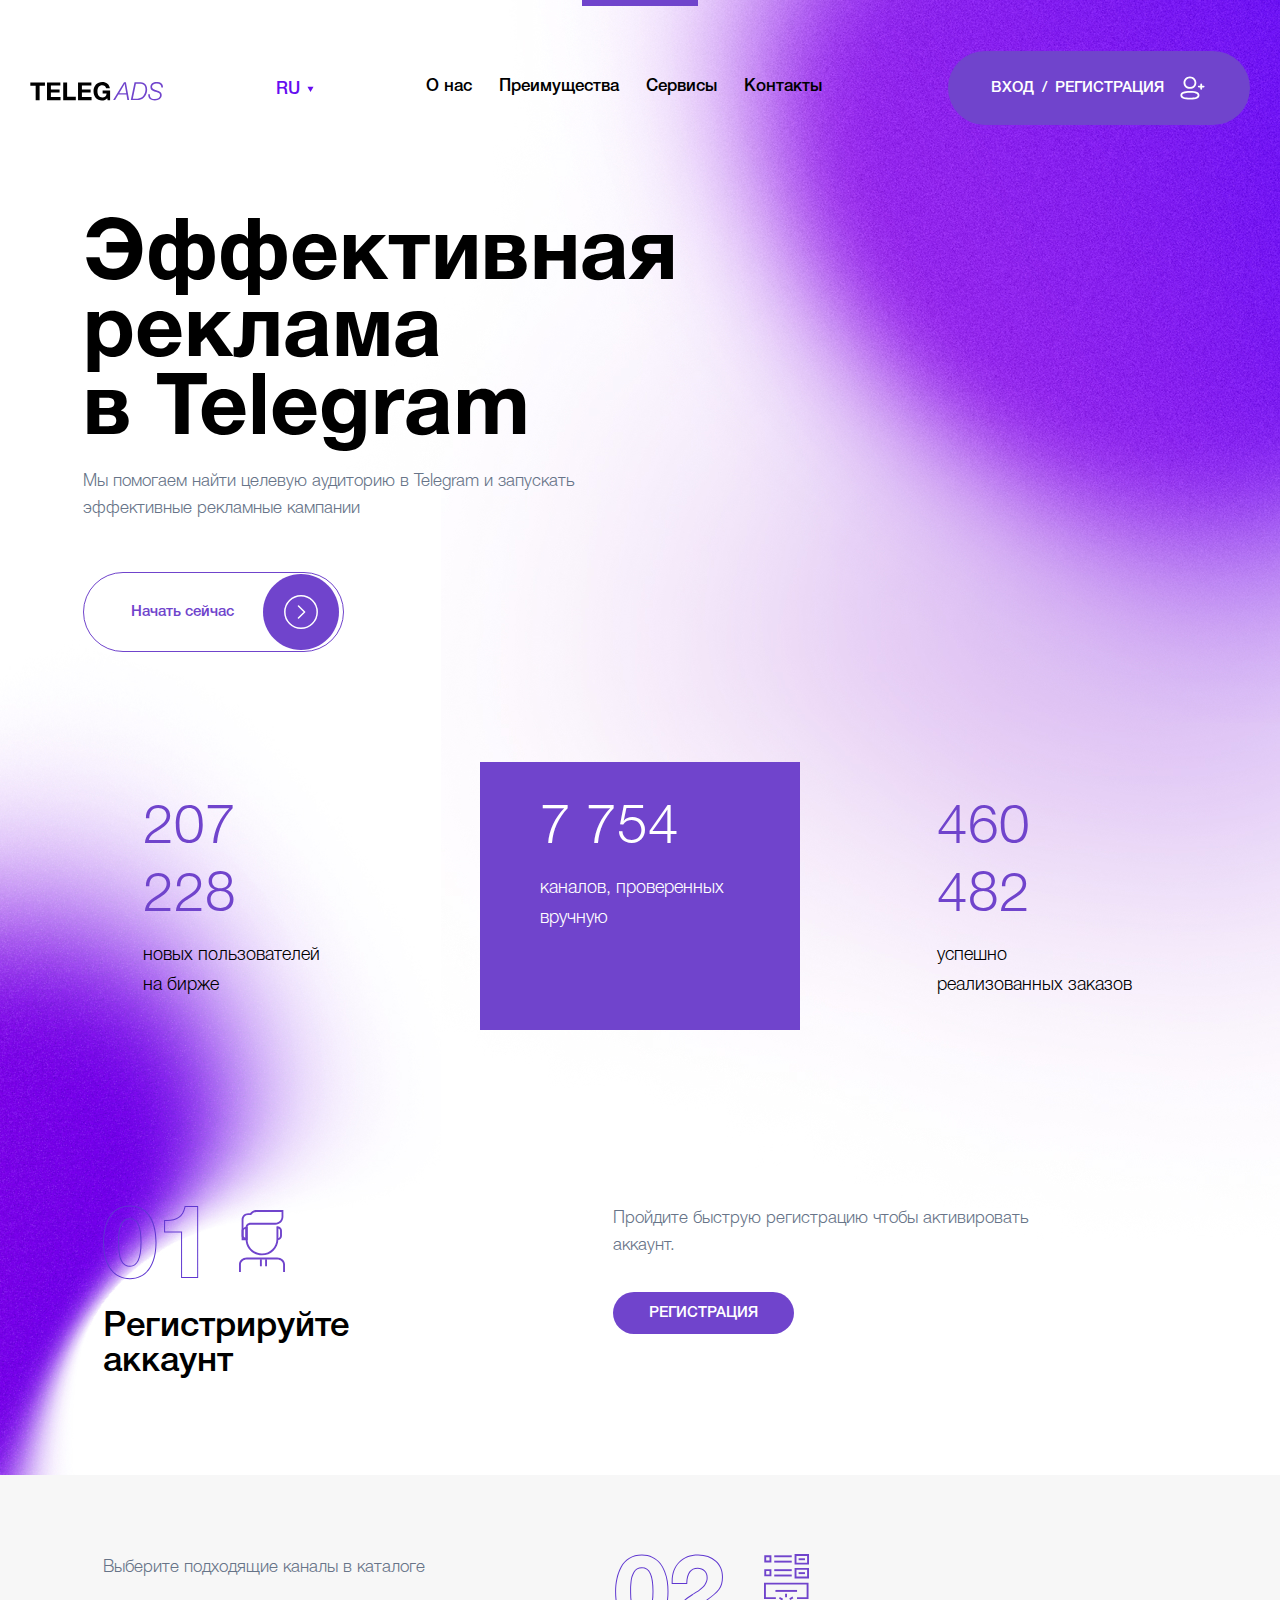
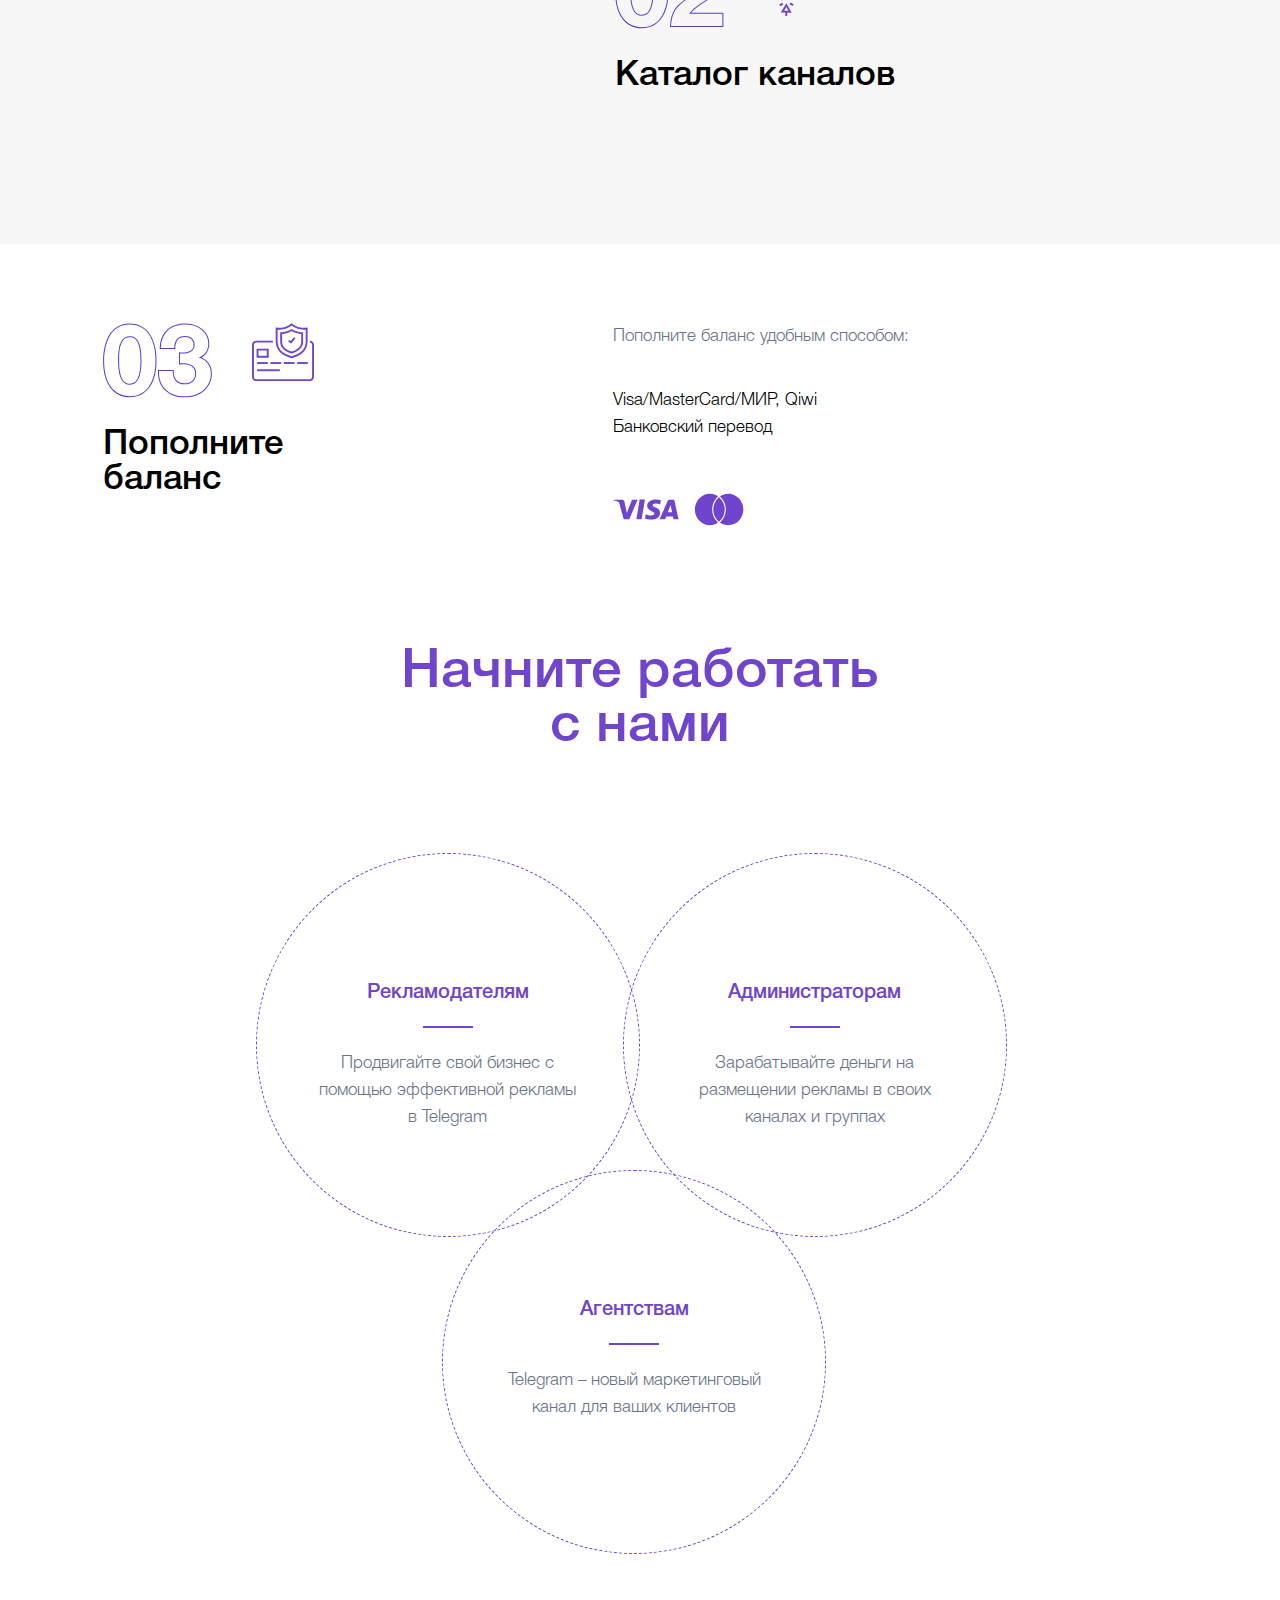
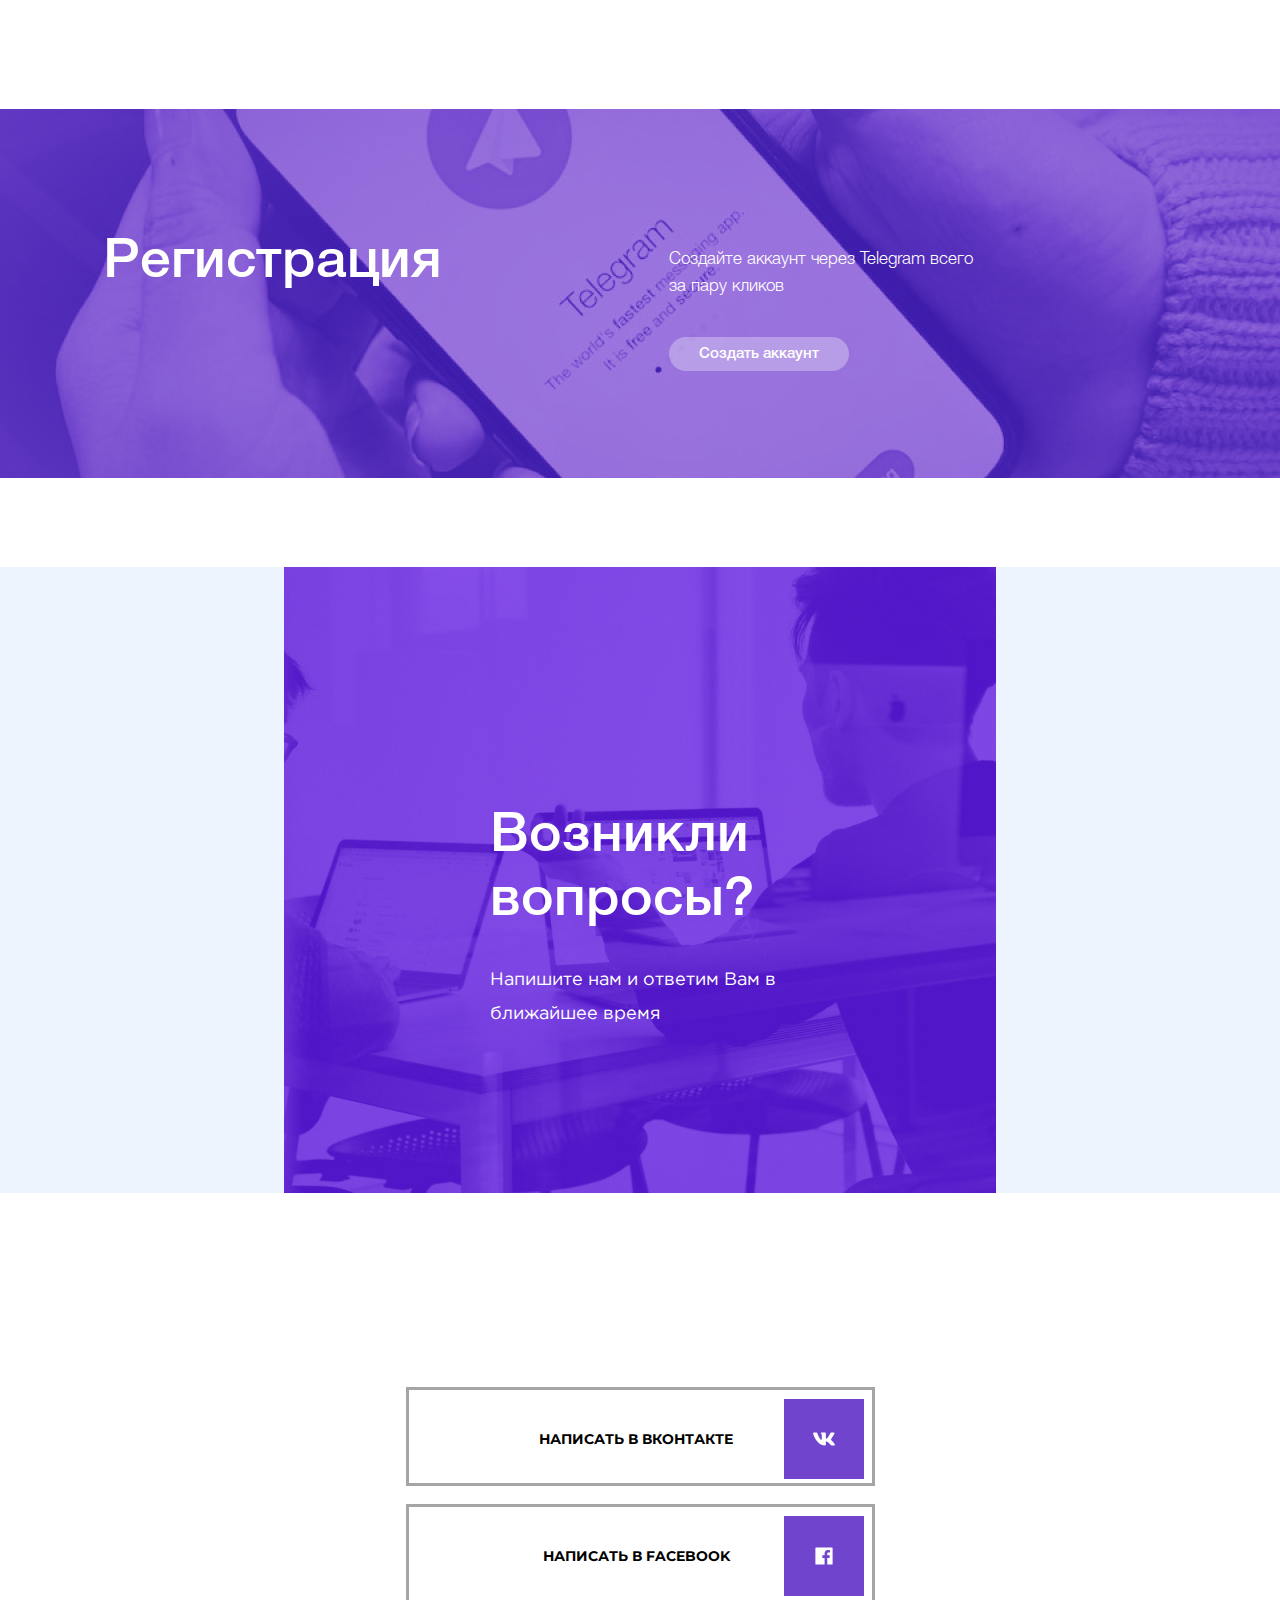
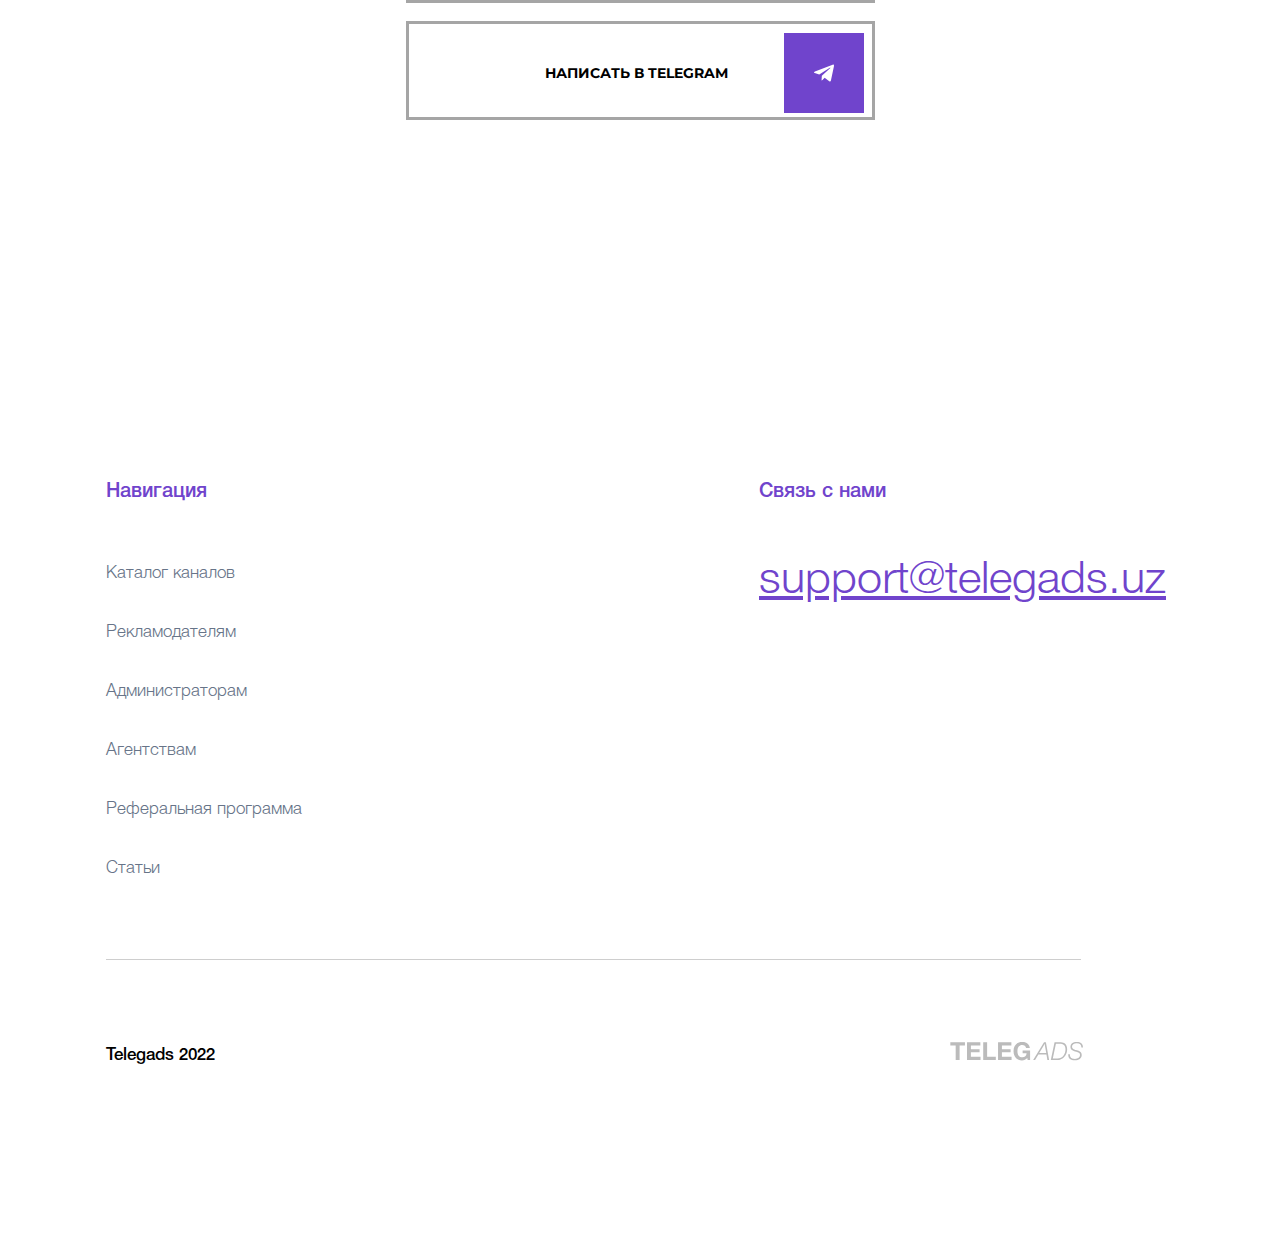
==== index.html @ c4b73cc4 "main html" ====
<!DOCTYPE html>
<html lang="en">
<head>
    <meta charset="UTF-8">
    <meta http-equiv="X-UA-Compatible" content="IE=edge">
    <meta name="viewport" content="width=device-width, initial-scale=1.0">
    <title>TelegADS</title>
    <link rel="stylesheet" href="css/style.css">
    <link href="https://fonts.googleapis.com/css?family=Montserrat:700" rel="stylesheet" />
</head>
<body>
    <div class="wrapper">
        <header class="header">
            <div class="header__img_line"></div>
            <div class="header__container">
                <div class="header__logo"> 
                    <a href="https://docs.google.com/forms/d/1aV4RXuysmTOLIc-9rDN75zIrc94mkw4jV5br6HY-pxM/edit"><img src="img/logo.svg" alt="">
                    </a>
                </div>
                <div class="header__language">
                    <div class="header__language_active header__language_none">RU</div>
                    <div class="header__language_btn">
                        <a href="https://docs.google.com/forms/d/1aV4RXuysmTOLIc-9rDN75zIrc94mkw4jV5br6HY-pxM/edit">UZ</a>
                        <a href="https://docs.google.com/forms/d/1aV4RXuysmTOLIc-9rDN75zIrc94mkw4jV5br6HY-pxM/edit">EN</a>
                    </div>
                </div>
                <div class="header__menu">
                    <ul>
                        <li><a href="https://docs.google.com/forms/d/1aV4RXuysmTOLIc-9rDN75zIrc94mkw4jV5br6HY-pxM/edit">О нас</a></li>
                        <li><a href="https://docs.google.com/forms/d/1aV4RXuysmTOLIc-9rDN75zIrc94mkw4jV5br6HY-pxM/edit">Преимущества</a></li>
                        <li><a href="https://docs.google.com/forms/d/1aV4RXuysmTOLIc-9rDN75zIrc94mkw4jV5br6HY-pxM/edit">Сервисы</a></li>
                        <li><a href="https://docs.google.com/forms/d/1aV4RXuysmTOLIc-9rDN75zIrc94mkw4jV5br6HY-pxM/edit">Контакты</a></li>
                    </ul>
                </div>
                <div class="header__btn_reg header__btn_none">
                    <a href="https://docs.google.com/forms/d/1aV4RXuysmTOLIc-9rDN75zIrc94mkw4jV5br6HY-pxM/edit">Вход</a>
                    <p>/</p>
                    <a href="https://docs.google.com/forms/d/1aV4RXuysmTOLIc-9rDN75zIrc94mkw4jV5br6HY-pxM/edit">Регистрация</a>
                    <img src="img/icons/Add User.svg" alt="">
                </div>
                <div class="header__burger">
                    <div class="burder__wrapper">
                        <div class="burger__header">
                            <div class="burder__logo">
                                <a href="https://docs.google.com/forms/d/1aV4RXuysmTOLIc-9rDN75zIrc94mkw4jV5br6HY-pxM/edit"><img src="img/logo.svg" alt=""></a>
                            </div>
                            <div class="burger__cross">
                                <a href="#"><img src="img/cross.svg" alt=""></a>
                            </div>
                        </div>
                        <div class="burger__menu">
                            <ul>
                                <li>
                                    <a href="https://docs.google.com/forms/d/1aV4RXuysmTOLIc-9rDN75zIrc94mkw4jV5br6HY-pxM/edit">О нас</a>
                                </li>
                                <li>
                                    <a href="https://docs.google.com/forms/d/1aV4RXuysmTOLIc-9rDN75zIrc94mkw4jV5br6HY-pxM/edit">Преимущества</a>
                                </li>
                                <li>
                                    <a href="https://docs.google.com/forms/d/1aV4RXuysmTOLIc-9rDN75zIrc94mkw4jV5br6HY-pxM/edit">Сервисы</a>
                                </li>
                                <li>
                                    <a href="https://docs.google.com/forms/d/1aV4RXuysmTOLIc-9rDN75zIrc94mkw4jV5br6HY-pxM/edit">Контакты</a>
                                </li>
                            </ul>
                        </div>
                        <div class="burger__language header__language">
                            <div class="burger__language_active header__language_active">RU</div>
                            <div class="burger__language_btn header__language_btn">
                                <a href="https://docs.google.com/forms/d/1aV4RXuysmTOLIc-9rDN75zIrc94mkw4jV5br6HY-pxM/edit">RU</a>
                                <a href="https://docs.google.com/forms/d/1aV4RXuysmTOLIc-9rDN75zIrc94mkw4jV5br6HY-pxM/edit">EN</a>
                            </div>
                        </div>
                        <div class="burger__bnt header__btn_reg">
                            <a href="https://docs.google.com/forms/d/1aV4RXuysmTOLIc-9rDN75zIrc94mkw4jV5br6HY-pxM/edit">Вход</a>
                            <p>/</p>
                            <a href="https://docs.google.com/forms/d/1aV4RXuysmTOLIc-9rDN75zIrc94mkw4jV5br6HY-pxM/edit">Регистрация</a>
                            <img src="img/icons/Add User.svg" alt="">
                        </div>
                    </div>
                </div>
                <div class="header__wrapper_burger">
                    <div class="header__burger_btn">
                        <span></span>
                        <span></span>
                        <span></span>
                    </div>
                </div>
            </div>
        </header>
        <section class="advertising">
            <div class="container">
                <div class="advertising__title">
                    <h1>Эффективная реклама <br> в Telegram</h1>
                    <p class="text">Мы помогаем найти целевую аудиторию в Telegram и запускать эффективные рекламные кампании</p>
                    <a href="https://docs.google.com/forms/d/1aV4RXuysmTOLIc-9rDN75zIrc94mkw4jV5br6HY-pxM/edit" class="advertising__btn">Начать сейчас</a>
                </div>
                <div class="advantage">
                    <div class="advantage__user advantage__item">
                        <p class="advantage__namber">207 228</p>
                        <p class="advantage__text">новых пользователей на бирже</p>
                    </div>
                    <div class="advantage__channel advantage__item">
                        <p class="advantage__namber">7 754</p>
                        <p class="advantage__text">каналов, проверенных вручную</p>
                    </div>
                    <div class="advantage__orders advantage__item">
                        <p class="advantage__namber">460 482</p>
                        <p class="advantage__text">успешно реализованных заказов</p>
                    </div>
                </div>
            </div>
        </section>
        <!--
        <section class="partners">
            <div class="container">
                <div class="partners__title">
                    <h2>Нам доверяют</h2>
                </div>
                <div class="partners__items">
                    <div class="partners__google">
                        <img src="img/partners/google.svg" alt="">
                    </div>
                    <div class="partners__yandex">
                        <img src="img/partners/yandex.svg" alt="">
                    </div>
                    <div class="partners__visa">
                        <img src="img/partners/visa.svg" alt="">
                    </div>
                    <div class="partners__master">
                        <img src="img/partners/master.svg" alt="">
                    </div>
                </div>
            </div>
        -->
        </section>
        <section class="how_it_works">
            <div class="container">
                <div class="how_it_works__registration how_it_works__items">
                    <div class="registration__title">
                        <div class="registration__icon">
                            <img class="icon__number" src="img/how_it_works/01.svg" alt="">
                            <img src="img/how_it_works/reg.svg" alt="">
                        </div>
                        <div class="registration__subtitle">
                            <h3>Регистрируйте аккаунт</h3>
                        </div>
                    </div>
                    <div class="registration__text">
                        <p class="text">Пройдите быструю регистрацию чтобы активировать аккаунт.</p>
                        <a href="https://docs.google.com/forms/d/1aV4RXuysmTOLIc-9rDN75zIrc94mkw4jV5br6HY-pxM/edit">регистрация</a>
                    </div>
                </div>
            </div>
            <div class="how_it_works__wrapper">
                <div class="container">
                    <div class="how_it_works__catalog how_it_works__items">
                        <div class="catalog__text">
                            <p class="text">Выберите подходящие каналы в каталоге</p>
                        </div>
                        <div class="catalog__title">
                            <div class="catalog__icon">
                                <img class="icon__number" src="img/how_it_works/02.svg" alt="">
                                <img src="img/how_it_works/catalog.svg" alt="">
                            </div>
                            <div class="catalog__subtitle">
                                <h3>Каталог каналов</h3>
                            </div>
                        </div>
                    </div>
                </div>
            </div>
            <div class="container">
                <div class="how_it_works__balance how_it_works__items">
                    <div class="balance__title">
                        <div class="balance__icon">
                            <img class="icon__number" src="img/how_it_works/03.svg" alt="">
                            <img src="img/how_it_works/balance.svg" alt="">
                        </div>
                        <div class="balance__subtitle">
                            <h3>Пополните баланс</h3>
                        </div>
                    </div>
                    <div class="balance__text">
                        <p class="text">Пополните баланс удобным способом:</p>
                        <p>Visa/MasterCard/МИР, Qiwi Банковский перевод</p>
                        <div class="balance__img">
                            <img src="img/how_it_works/visa.svg" alt="">
                            <img src="img/how_it_works/master.svg" alt="">
                        </div>
                    </div>
                </div>
            </div>
        </section>
        <section class="start_working">
            <div class="container">
                <div class="start_working__wrapper">
                    <div class="start_working__title">
                        <h2>Начните работать с нами</h2>
                    </div>
                    <div class="start_working__advantage">
                        <div class="start_working__advertising">
                            <div class="start_working__subtitle_advertising start_working__subtitle">
                                <p>Рекламодателям</p>
                            </div>
                            <div class="line"></div>
                            <div class="start_working__text_advertising">
                                <p class="text">Продвигайте свой бизнес с помощью эффективной рекламы в Telegram</p>
                            </div>
                        </div>
                        <div class="start_working__admin">
                            <div class="start_working__subtitle_admin start_working__subtitle">
                                <p>Администраторам</p>
                            </div>
                            <div class="line"></div>
                            <div class="start_working__text_admin">
                                <p class="text">Зарабатывайте деньги на размещении рекламы в своих каналах и группах</p>
                            </div>
                        </div>
                        <div class="start_working__agency">
                            <div class="start_working__subtitle_agency start_working__subtitle">
                                <p>Агентствам</p>
                            </div>
                            <div class="line"></div>
                            <div class="start_working__text_agency">
                                <p class="text">Telegram – новый маркетинговый канал для ваших клиентов</p>
                            </div>
                        </div>
                    </div>
                </div>
            </div>
        </section>
        <section class="registration">
            <div class="container">
                <div class="registration__wrapper">
                    <div class="registation__title">
                        <h4>Регистрация</h4>
                    </div>
                    <div class="registation__subtitle">
                        <p>Создайте аккаунт через Telegram всего за пару кликов</p>
                        <a href="https://docs.google.com/forms/d/1aV4RXuysmTOLIc-9rDN75zIrc94mkw4jV5br6HY-pxM/edit">Создать аккаунт</a>
                    </div>
                </div>
            </div>
        </section>
        <section class="questions">
            <div class="questions__wrapper">
                <div class="questions__title">
                    <h4>Возникли вопросы?</h4>
                    <a>Напишите нам и ответим Вам в ближайшее время</a>
                </div>
                <div class="questions__social_media">
                    <div class="questions__vk questions__item">
                        <a href="https://docs.google.com/forms/d/1aV4RXuysmTOLIc-9rDN75zIrc94mkw4jV5br6HY-pxM/edit">Написать в Вконтакте</a>
                    </div>
                    <div class="questions__facebook questions__item">
                        <a href="https://docs.google.com/forms/d/1aV4RXuysmTOLIc-9rDN75zIrc94mkw4jV5br6HY-pxM/edit">Написать в Facebook</a>
                    </div>
                    <div class="questions__telegram questions__item">
                        <a href="https://docs.google.com/forms/d/1aV4RXuysmTOLIc-9rDN75zIrc94mkw4jV5br6HY-pxM/edit">Написать в Telegram</a>
                    </div>
                </div>
            </div>
        </section>
        <footer class="footer">
            <div class="container">
                <div class="footer__wrapper">
                    <div class="footer__navigation">
                        <p class="footer__subtitle">Навигация</p>
                        <ul>
                            <li><a href="https://docs.google.com/forms/d/1aV4RXuysmTOLIc-9rDN75zIrc94mkw4jV5br6HY-pxM/edit">Каталог каналов</a></li>
                            <li><a href="https://docs.google.com/forms/d/1aV4RXuysmTOLIc-9rDN75zIrc94mkw4jV5br6HY-pxM/edit">Рекламодателям</a></li>
                            <li><a href="https://docs.google.com/forms/d/1aV4RXuysmTOLIc-9rDN75zIrc94mkw4jV5br6HY-pxM/edit">Администраторам</a></li>
                            <li><a href="https://docs.google.com/forms/d/1aV4RXuysmTOLIc-9rDN75zIrc94mkw4jV5br6HY-pxM/edit">Агентствам</a></li>
                            <li><a href="https://docs.google.com/forms/d/1aV4RXuysmTOLIc-9rDN75zIrc94mkw4jV5br6HY-pxM/edit">Реферальная программа</a></li>
                            <li><a href="https://docs.google.com/forms/d/1aV4RXuysmTOLIc-9rDN75zIrc94mkw4jV5br6HY-pxM/edit">Статьи</a></li>
                        </ul>
                    </div>
                    <div class="footer__contacts">
                        <p class="footer__subtitle">Связь с нами</p>
                        <a href="mailto:support@telegads.uz">support@telegads.uz</a>
                    </div>
                </div>
                <div class="footer__line"></div>
                <div class="footer__copyright">
                    <p class="footer__copy">Telegads 2022</p>
                    <a href="https://docs.google.com/forms/d/1aV4RXuysmTOLIc-9rDN75zIrc94mkw4jV5br6HY-pxM/edit"><img src="img/footer/logo.svg" alt=""></a>
                </div>
            </div>
        </footer>
    </div>
    <script src="js/script.js"></script>
</body>
</html>
---- css/style.css ----
@charset "UTF-8";
/*Обнуление*/
* {
  padding: 0;
  margin: 0;
  border: 0;
}

*, *:before, *:after {
  box-sizing: border-box;
}

:focus, :active {
  outline: none;
}

a:focus, a:active {
  outline: none;
}

nav, footer, header, aside {
  display: block;
}

html, body {
  height: 100%;
  width: 100%;
  font-size: 100%;
  line-height: 1;
  font-size: 14px;
  -ms-text-size-adjust: 100%;
  -moz-text-size-adjust: 100%;
  -webkit-text-size-adjust: 100%;
}

input, button, textarea {
  font-family: inherit;
}

input::-ms-clear {
  display: none;
}

button {
  cursor: pointer;
}

button::-moz-focus-inner {
  padding: 0;
  border: 0;
}

a, a:visited {
  text-decoration: none;
}

a:hover {
  text-decoration: none;
}

ul li {
  list-style: none;
}

img {
  vertical-align: top;
}

h1, h2, h3, h4, h5, h6 {
  font-size: inherit;
  font-weight: inherit;
}

/*--------------------*/
@font-face {
  font-family: "Gotham Pro";
  src: url("../fonts/gothampro.eot");
  src: local("☺"), url("../fonts/gothampro.woff") format("woff"), url("../fonts/gothampro.ttf") format("truetype"), url("../fonts/gothampro.svg") format("svg");
  font-weight: normal;
  font-style: normal;
}
@font-face {
  font-family: "Gotham Pro";
  src: url("../fonts/gothampro_bold.eot");
  src: local("☺"), url("../fonts/gothampro_bold.woff") format("woff"), url("../fonts/gothampro_bold.ttf") format("truetype"), url("../fonts/gothampro_bold.svg") format("svg");
  font-weight: 700;
  font-style: normal;
}
@font-face {
  font-family: "Gotham Pro";
  src: url("../fonts/gothampro_medium.eot");
  src: local("☺"), url("../fonts/gothampro_medium.woff") format("woff"), url("../fonts/gothampro_medium.ttf") format("truetype"), url("../fonts/gothampro_medium.svg") format("svg");
  font-weight: 500;
  font-style: normal;
}
@font-face {
  font-family: "HelvetivaNeueCyr";
  src: url("../fonts/HelveticaNeueCyr-Bold.eot");
  src: local("☺"), url("../fonts/HelveticaNeueCyr-Bold.woff") format("woff"), url("../fonts/HelveticaNeueCyr-Bold.ttf") format("truetype"), url("../fonts/HelveticaNeueCyr-Bold.svg") format("svg");
  font-weight: 700;
  font-style: normal;
}
@font-face {
  font-family: "HelvetivaNeueCyr";
  src: url("../fonts/HelveticaNeueCyr-Light.eot");
  src: local("☺"), url("../fonts/HelveticaNeueCyr-Light.woff") format("woff"), url("../fonts/HelveticaNeueCyr-Light.ttf") format("truetype"), url("../fonts/HelveticaNeueCyr-Light.svg") format("svg");
  font-weight: normal;
  font-style: normal;
}
@font-face {
  font-family: "HelvetivaNeueCyr";
  src: url("../fonts/HelveticaNeueCyr-Light.eot");
  src: local("☺"), url("../fonts/HelveticaNeueCyr-Light.woff") format("woff"), url("../fonts/HelveticaNeueCyr-Light.ttf") format("truetype"), url("../fonts/HelveticaNeueCyr-Light.svg") format("svg");
  font-weight: 300;
  font-style: normal;
}
@font-face {
  font-family: "HelvetivaNeueCyr";
  src: url("../fonts/HelveticaNeueCyr-LightItalic.eot");
  src: local("☺"), url("../fonts/HelveticaNeueCyr-LightItalic.woff") format("woff"), url("../fonts/HelveticaNeueCyr-LightItalic.ttf") format("truetype"), url("../fonts/HelveticaNeueCyr-LightItalic.svg") format("svg");
  font-weight: 300;
  font-style: italic;
}
@font-face {
  font-family: "HelvetivaNeueCyr";
  src: url("../fonts/HelveticaNeueCyr-Medium.eot");
  src: local("☺"), url("../fonts/HelveticaNeueCyr-Medium.woff") format("woff"), url("../fonts/HelveticaNeueCyr-Medium.ttf") format("truetype"), url("../fonts/HelveticaNeueCyr-Medium.svg") format("svg");
  font-weight: 500;
  font-style: normal;
}
body {
  font-family: "HelvetivaNeueCyr";
  font-size: 17px;
  background: url(../img/bg_right.jpg) top right no-repeat;
}

@media (max-width: 1200px) {
  body {
    background: url(../img/bg_right768.jpg) top right no-repeat;
  }
}
@media (max-width: 767px) {
  body {
    background: url(../img/mobile/bg_right380.jpg) top right no-repeat;
  }
}
.wrapper {
  background: url(../img/bg_left.jpg) left top no-repeat;
}

@media (max-width: 1500px) {
  .wrapper {
    background-position: left 480px;
  }
}
@media (max-width: 1200px) {
  .wrapper {
    background: url(../img/bg_left768.jpg) left top no-repeat;
    background-position: left 758px;
  }
}
@media (max-width: 767px) {
  .wrapper {
    background: url(../img/mobile/bg_left380.jpg) left top no-repeat;
    background-position: left 1300px;
  }
}
.header {
  max-width: 1435px;
  margin: 0 auto;
  position: relative;
}

.header__img_line {
  position: absolute;
  left: 50%;
  margin-left: -58px;
  width: 116px;
  height: 6px;
  background: #7044CC;
}

.header__container {
  margin: 0 30px;
  display: flex;
  flex-wrap: wrap;
  justify-content: space-between;
  padding-top: 73px;
}

.header__logo {
  margin-top: 8px;
}

.header__language {
  position: relative;
  display: inline-block;
  cursor: pointer;
  font-weight: 500;
  margin-top: 8px;
}

.header__language_active {
  color: #650DF0;
  padding-bottom: 2px;
}

.header__language_active::after {
  background: url(../img/icons/lang_icon.svg) no-repeat scroll center center;
  content: "";
  height: 7px;
  position: absolute;
  left: 25px;
  top: 4px;
  width: 7px;
  padding: 3px 3px 3px 16px;
}

.header__language_btn {
  position: absolute;
  display: none;
}
.header__language_btn a {
  color: black;
  padding: 2px 0;
  text-decoration: none;
  display: block;
}

.header__language_btn a:hover {
  color: #650DF0;
}

.header__language:hover .header__language_btn {
  display: block;
}

.header__menu ul {
  display: flex;
  justify-content: space-between;
  position: relative;
}
.header__menu li {
  margin: 0 13.5px 0 13.5px;
}
.header__menu a {
  font-weight: 500;
  line-height: 160%;
  color: #000;
  transition: all 0.3s ease-in 0s;
}

@media (max-width: 1100px) {
  .header__language_none {
    display: none;
  }
  .header__menu {
    display: none;
  }
}
.header__wrapper_burger {
  display: flex;
  justify-content: flex-end;
}

.header__burger_btn {
  width: 58px;
  height: 40px;
  position: relative;
}
.header__burger_btn span {
  width: 39px;
  height: 4px;
  background-color: #fff;
  position: absolute;
  border-radius: 4px;
  top: 50%;
  left: 50%;
  transform: translate(-50%, -50%);
}

.header__burger_btn span:first-child {
  top: calc(50% - 10px);
}

.header__burger_btn span:nth-child(2) {
  width: 58px;
  height: 4px;
  left: calc(50% + 9.4px);
  border-radius: 4px;
}

.header__burger_btn span:nth-child(3) {
  top: calc(50% + 10px);
}

.header__burger {
  position: fixed;
  left: 0;
  top: 0;
  width: 100%;
  height: 100%;
  background: #fff;
  padding: 54px 30px;
  z-index: 1;
  transform: translateX(-100%);
}

.header__burger.active {
  transform: translateX(0);
}

.burger__header {
  display: flex;
  justify-content: space-between;
}

.burger__menu ul > li:nth-child(2) {
  border-top: 1px solid #E6E6E6;
  border-bottom: 1px solid #E6E6E6;
}

.burger__menu ul > li:nth-child(3) {
  border-bottom: 1px solid #E6E6E6;
}

.burger__menu {
  width: 247px;
  margin-top: 177px;
  margin-left: 20px;
}
.burger__menu ul > li {
  padding: 17px 0;
}
.burger__menu a {
  color: #000;
  font-size: 25px;
  font-weight: 500;
  transition: all 0.3s;
}

.burger__menu a:hover {
  color: #7044CC;
}

.burger__language {
  margin: 58px 0 74px 20px;
}

.header__wrapper_burger {
  display: none;
}

@media (max-width: 1100px) {
  .header__wrapper_burger {
    display: block;
  }
}
.burger__bnt {
  margin: 0 0 0 20px;
}

.header__menu a:hover {
  color: #7044CC;
}

.header__btn_reg {
  background-color: #7044CC;
  width: 302px;
  height: 74px;
  border-radius: 100px;
  display: flex;
  align-items: center;
  justify-content: center;
  margin-top: -22px;
  position: relative;
}
.header__btn_reg a, .header__btn_reg p {
  color: #fff;
  font-weight: 500;
  font-size: 15px;
  text-transform: uppercase;
  transition: all 0.3s ease-in 0s;
}
.header__btn_reg p {
  margin: 0 8px;
}
.header__btn_reg img {
  margin-left: 14px;
}

@media (max-width: 767px) {
  .header__btn_none {
    display: none;
  }
}
.header__btn_reg a:hover {
  color: #000;
}

.advertising {
  margin-top: 94px;
}

.container {
  max-width: 1114px;
  margin: 0 auto;
}

.advertising__title h1 {
  font-size: 85px;
  font-weight: 700;
  line-height: 91.5%;
  color: #000;
  width: 723px;
}
.advertising__title p {
  margin-top: 17px;
  width: 565px;
  margin-bottom: 73px;
}
.advertising__title a {
  font-weight: 500;
  font-size: 15px;
  line-height: 231.5%;
  color: #7044CC;
  padding: 32px 109px 32px 47px;
  border: 1px solid #7044CC;
  border-radius: 125px;
  background: #650DF0;
  background: url(../img/icons/title_btn.svg) center right 4px no-repeat;
}

@media (max-width: 1200px) {
  .advertising__title {
    margin-left: 30px;
  }
  .advertising__title h1 {
    font-size: 55px;
    line-height: 91.5%;
    max-width: 500px;
  }
  .header__img_line {
    display: none;
  }
}
@media (max-width: 1100px) {
  .header__btn_none {
    margin-left: 20%;
  }
}
@media (max-width: 767px) {
  .advertising__title h1 {
    font-size: 35px;
    max-width: 300px;
  }
  .advertising__title p {
    max-width: 340px;
    font-size: 15px;
  }
}
.text {
  font-size: 17px;
  font-weight: 400;
  line-height: 160%;
  color: #677488;
}

.advantage {
  margin-top: 132px;
  display: flex;
  flex-wrap: wrap;
  justify-content: space-between;
}

@media (max-width: 767px) {
  .advantage {
    flex-direction: column;
  }
}
.advantage__item {
  width: 320px;
  min-height: 268px;
}

.advantage__namber {
  font-size: 55px;
  line-height: 123.84%;
  color: #7044CC;
  margin: 34px 60px 10px 60px;
}

.advantage__text {
  font-weight: 400;
  font-size: 18px;
  line-height: 166.9%;
  max-width: 200px;
  margin: 0 60px;
}

@media (max-width: 1000px) {
  .advantage div {
    width: 250px;
    min-height: 249px;
  }
  .advantage__text {
    margin-left: 60px;
    margin-right: 14px;
  }
  .advantage__namber {
    font-size: 35px;
  }
}
.advantage__channel {
  background: #7044CC;
}
.advantage__channel p {
  color: #fff;
}

@media (max-width: 767px) {
  .advantage__channel {
    background: none;
  }
  .advantage__channel p {
    color: #000;
  }
  .advantage__channel p:first-child {
    color: #7044CC;
  }
  .advantage__text {
    font-size: 15px;
  }
}
.partners {
  margin-top: 100px;
}

@media (max-width: 767px) {
  .partners {
    margin-top: 228px;
  }
}
h2 {
  font-weight: 500;
  font-size: 55px;
  line-height: 99%;
  color: #7044CC;
  text-align: center;
}

@media (max-width: 767px) {
  h2 {
    font-size: 35px;
  }
}
.partners__title {
  max-width: 288px;
  max-height: 100%;
  margin: 0 auto;
}

.partners__items {
  margin-top: 74px;
  display: flex;
  justify-content: space-between;
  flex-wrap: wrap;
}
.partners__items div {
  width: 245px;
  height: 143px;
  border: 1px solid #E1E1E1;
  display: flex;
  justify-content: center;
  align-items: center;
}

@media (max-width: 1000px) {
  .partners__items {
    display: flex;
    justify-content: center;
  }
  .partners__items div {
    width: 231px;
    height: 135px;
  }
  .partners__yandex {
    margin: 0 12px 12px 12px;
  }
}
@media (max-width: 767px) {
  .partners__items {
    flex-direction: column;
    align-items: center;
  }
  .partners__yandex {
    margin: 23px 0;
  }
  .partners__master {
    margin: 25px 0 0 0;
  }
}
.how_it_works {
  margin-top: 175px;
}

@media (max-width: 767px) {
  .how_it_works {
    margin-top: 160px;
  }
}
h3 {
  font-weight: 500;
  font-size: 35px;
  line-height: 99%;
}

.how_it_works__items {
  display: flex;
  justify-content: space-between;
  margin: 0 20px 0 20px;
}

.icon__number {
  margin-right: 35px;
}

@media (max-width: 767px) {
  .icon__number {
    margin-right: 20px;
  }
}
.registration__icon img:last-child {
  padding-top: 5px;
}

.registration__subtitle, .catalog__subtitle, .balance__subtitle {
  max-width: 300px;
  margin-top: 30px;
}

.registration__text {
  max-width: 450px;
  margin-right: 114px;
}
.registration__text a {
  font-weight: 500;
  font-size: 15px;
  line-height: 231.5%;
  text-transform: uppercase;
  color: #fff;
  padding: 14px 36px;
  background-color: #7044CC;
  border-radius: 100px;
}
.registration__text p {
  margin-bottom: 36px;
}

.how_it_works__wrapper {
  margin-top: 96px;
  height: 369px;
  width: 100%;
  background: #F7F7F7;
}

.catalog__text {
  margin-top: 79px;
}

.catalog__title {
  margin-top: 79px;
  margin-right: 282px;
}

.how_it_works__balance {
  margin-top: 79px;
}

.balance__text {
  margin-right: 244px;
}

.balance__text p:first-child {
  width: 320px;
  margin-bottom: 36px;
}

.balance__text p:nth-child(2) {
  width: 256px;
  margin-bottom: 52px;
  line-height: 160%;
}

.balance__img {
  display: flex;
  align-items: center;
}
.balance__img img {
  margin-right: 15px;
}

@media (max-width: 1000px) {
  .how_it_works__items {
    margin: 79px 0 0 20px;
  }
  .registration__text {
    margin-right: 4px;
    max-width: 434px;
  }
  .catalog__title {
    margin-right: 172px;
  }
  .catalog__text {
    width: 244px;
  }
  .balance__text {
    margin-right: 120px;
  }
}
@media (max-width: 767px) {
  .how_it_works__items {
    flex-direction: column;
  }
  .how_it_works__catalog {
    flex-direction: column-reverse;
  }
  .how_it_works__wrapper {
    background: none;
  }
  .registration__text p {
    margin-top: 40px;
  }
  .catalog__text {
    margin-top: 40px;
  }
  .balance__text p:first-child {
    margin-top: 40px;
    margin-bottom: 20px;
  }
  .balance__text {
    margin: 0;
  }
}
.start_working {
  margin-bottom: 155px;
}

.start_working__title {
  width: 520px;
  margin: 0 auto;
  margin-top: 120px;
}

@media (max-width: 767px) {
  .start_working__title {
    width: 250px;
  }
}
.start_working__advantage {
  display: flex;
  flex-wrap: wrap;
  margin-top: 98px;
}

.start_working__advertising {
  text-align: center;
  width: 384px;
  height: 384px;
  border: 1px dashed #7044CC;
  border-radius: 50%;
  padding-top: 130px;
  margin-left: 15.5%;
}

.start_working__subtitle {
  font-weight: 500;
  font-size: 20px;
  line-height: 99%;
  color: #7044CC;
  margin-bottom: 22px;
}

.start_working__text_advertising {
  width: 264px;
  margin-left: auto;
  margin-right: auto;
  margin-top: 22px;
}

.start_working__admin {
  text-align: center;
  width: 384px;
  height: 384px;
  border: 1px dashed #7044CC;
  border-radius: 50%;
  padding-top: 130px;
  margin-left: -1.5%;
}

.start_working__text_admin {
  width: 264px;
  margin-left: auto;
  margin-right: auto;
  margin-top: 22px;
}

.start_working__agency {
  text-align: center;
  width: 384px;
  height: 384px;
  border: 1px dashed #7044CC;
  border-radius: 50%;
  padding-top: 130px;
  margin-left: 32.25%;
  margin-top: -6%;
}

@media (max-width: 1024px) {
  .start_working__advertising {
    margin-left: 14%;
  }
}
@media (max-width: 915px) {
  .start_working__advertising {
    margin-left: 100px;
  }
  .start_working__agency {
    margin-left: 283px;
  }
}
@media (max-width: 856px) {
  .start_working__advertising {
    margin-left: 10px;
  }
  .start_working__agency {
    margin-left: 196px;
    margin-top: -8%;
  }
}
@media (max-width: 767px) {
  .start_working__advantage {
    flex-direction: column;
    align-items: center;
  }
  .start_working__advertising {
    margin: 0;
    width: 344px;
    height: 344px;
  }
  .start_working__admin {
    margin: -40px;
    width: 344px;
    height: 344px;
  }
  .start_working__agency {
    margin: 0;
    width: 344px;
    height: 344px;
  }
}
.start_working__text_agency {
  width: 264px;
  margin-left: auto;
  margin-right: auto;
  margin-top: 22px;
}

.line {
  margin: 0 auto;
  border-top: 2px solid #7044CC;
  width: 50px;
}

.registration {
  background: url(../img/backgraund.jpg) center no-repeat;
  max-width: 100%;
  height: 369px;
  margin-bottom: 89px;
}

@media (max-width: 769px) {
  .registration {
    background: url(../img/mobile/backgraund380.jpg) center no-repeat;
    height: 527px;
  }
}
h4 {
  font-weight: 500;
  font-size: 55px;
  line-height: 34px;
  color: #fff;
}

@media (max-width: 1000px) {
  h4 {
    font-size: 35px;
  }
}
.registration__wrapper {
  display: flex;
  justify-content: space-between;
  padding: 137px 213px 0 20px;
}

@media (max-width: 1000px) {
  .registration__wrapper {
    padding: 137px 40px 0 20px;
  }
}
.registation__subtitle p {
  font-size: 17px;
  line-height: 160%;
  color: #fff;
  width: 315px;
  margin-bottom: 36px;
}
.registation__subtitle a {
  font-weight: 500;
  font-size: 15px;
  line-height: 231.5%;
  color: #fff;
  padding: 10px 30px;
  background: rgba(255, 255, 255, 0.3);
  border-radius: 100px;
}

@media (max-width: 768px) {
  .registration__wrapper {
    flex-direction: column;
    align-items: center;
  }
  .registation__subtitle {
    margin-left: 15px;
    margin-top: 23px;
    text-align: center;
  }
  .registation__subtitle p {
    font-size: 15px;
  }
  .registation__title h4 {
    margin-top: 54px;
    margin-left: 15px;
  }
}
.questions__wrapper {
  max-width: 1435px;
  height: 626px;
  margin: 0 auto;
  background: #EEF4FD url(../img/questions/bg_questions.jpg) left no-repeat;
  display: flex;
  justify-content: space-between;
}

@media (max-width: 1330px) {
  .questions__wrapper {
    background-position: center;
    display: flex;
    flex-direction: column;
  }
}
@media (max-width: 1000px) {
  .questions__wrapper {
    text-align: center;
  }
}
@media (max-width: 767px) {
  .questions__wrapper {
    background: url(../img/mobile/bg_questions380.jpg) center no-repeat;
    height: 527px;
  }
}
.questions__title {
  margin: 220px 0 0 180px;
  width: 300px;
}
.questions__title h4 {
  line-height: 64px;
  margin-bottom: 30px;
}
.questions__title a {
  font-family: "Gotham Pro";
  font-size: 18px;
  line-height: 34px;
  color: #fff;
}

@media (max-width: 1330px) {
  .questions__title {
    margin: 56px auto;
    width: 300px;
  }
  .questions__title h4 {
    padding-top: 182px;
  }
}
@media (max-width: 1000px) {
  .questions__title {
    width: 372px;
  }
}
@media (max-width: 767px) {
  .questions__title {
    width: 280px;
  }
  .questions__title h4 {
    padding-top: 140px;
    line-height: 34px;
  }
  .questions__title a {
    padding-top: 85px;
  }
  .registration {
    margin-bottom: 20px;
  }
}
.questions__social_media {
  margin: 155px 112px 0 0;
}
.questions__social_media a {
  font-family: "Montserrat";
  font-weight: 700;
  font-size: 14px;
  color: #000;
  text-transform: uppercase;
}

@media (max-width: 1330px) {
  .questions__social_media {
    margin: 300px auto;
  }
}
@media (max-width: 767px) {
  .questions__social_media {
    margin: 150px auto;
  }
}
.questions__item a {
  display: block;
  text-align: center;
  padding: 42px;
  margin-right: 8px;
}

.questions__vk {
  width: 469px;
  height: 99px;
  border: #A5A5A5 solid;
}
.questions__vk a {
  background: url(../img/questions/vk.svg) right no-repeat;
}

.questions__facebook {
  width: 469px;
  height: 99px;
  border: #A5A5A5 solid;
  margin: 18px 0;
}
.questions__facebook a {
  background: url(../img/questions/fb.svg) right no-repeat;
}

.questions__telegram {
  width: 469px;
  height: 99px;
  border: #A5A5A5 solid;
}
.questions__telegram a {
  background: url(../img/questions/tg.svg) right no-repeat;
}

.footer__wrapper {
  margin: 194px 112px 0 23px;
  display: flex;
  justify-content: space-between;
}

@media (max-width: 1330px) {
  .footer__wrapper {
    margin: 890px 112px 0 23px;
  }
}
@media (max-width: 1330px) {
  .footer__wrapper {
    margin: 890px 31px 0 23px;
  }
}
@media (max-width: 767px) {
  .footer__wrapper {
    flex-direction: column;
    margin: 500px 31px 100px 23px;
  }
  .questions__vk {
    width: 340px;
  }
  .questions__facebook {
    width: 340px;
  }
  .questions__telegram {
    width: 340px;
  }
  .questions__item a {
    padding: 40px 76px 40px 0;
  }
}
.footer__navigation a {
  font-size: 17px;
  color: #677488;
}
.footer__navigation li {
  margin-bottom: 42px;
}

.footer__navigation li:last-child {
  margin-bottom: 82px;
}

.footer__subtitle {
  font-weight: 500;
  font-size: 20px;
  line-height: 99%;
  color: #7044CC;
  margin-bottom: 62px;
}

.footer__contacts a {
  font-weight: 300;
  font-size: 45px;
  line-height: 34px;
  text-decoration: underline;
  color: #7044CC;
}

@media (max-width: 767px) {
  .footer__contacts a {
    font-size: 25px;
  }
}
.footer__line {
  margin-left: 23px;
  margin-right: 20px;
  max-width: 975px;
  height: 1px;
  background: #CECECE;
}

.footer__copyright {
  margin: 82px 20px 0 23px;
  padding-bottom: 178px;
  max-width: 978px;
  display: flex;
  justify-content: space-between;
  flex-wrap: wrap;
}
.footer__copyright p {
  font-weight: 500;
  font-size: 17px;
  line-height: 160%;
}
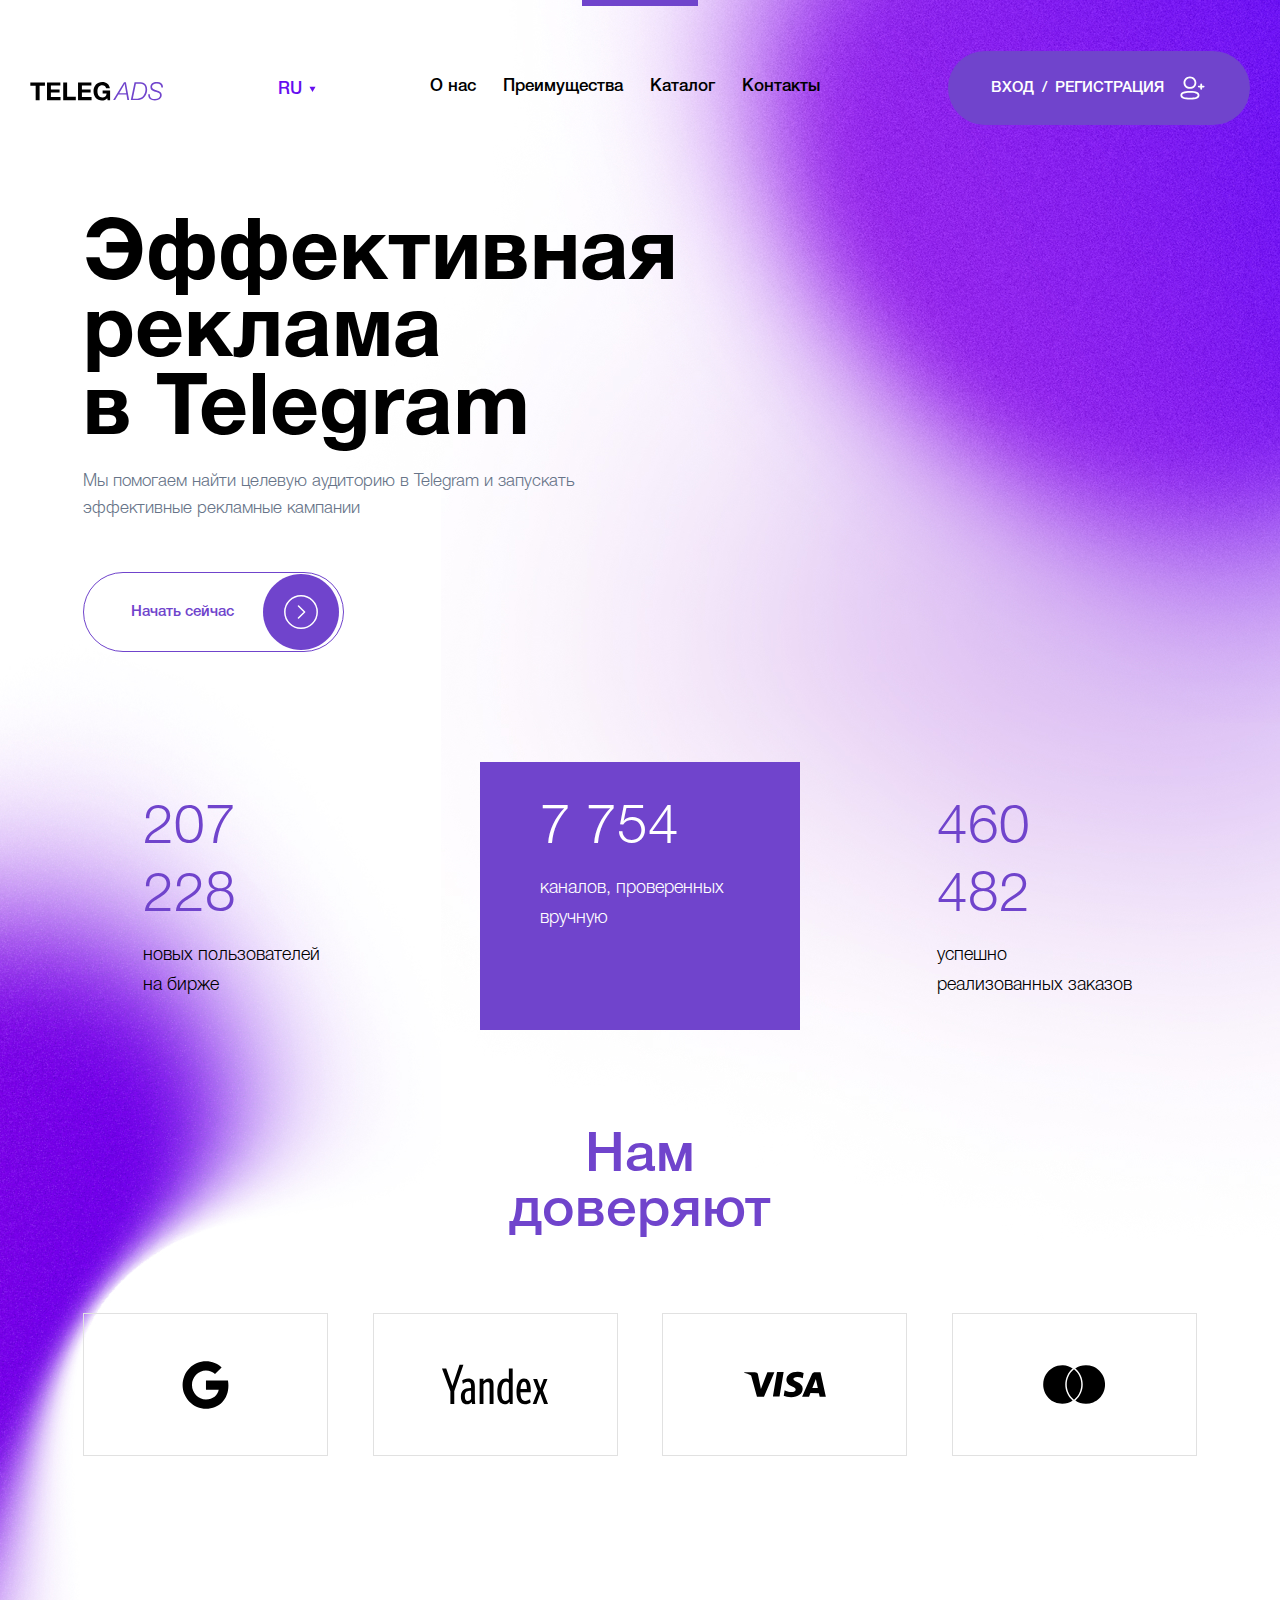
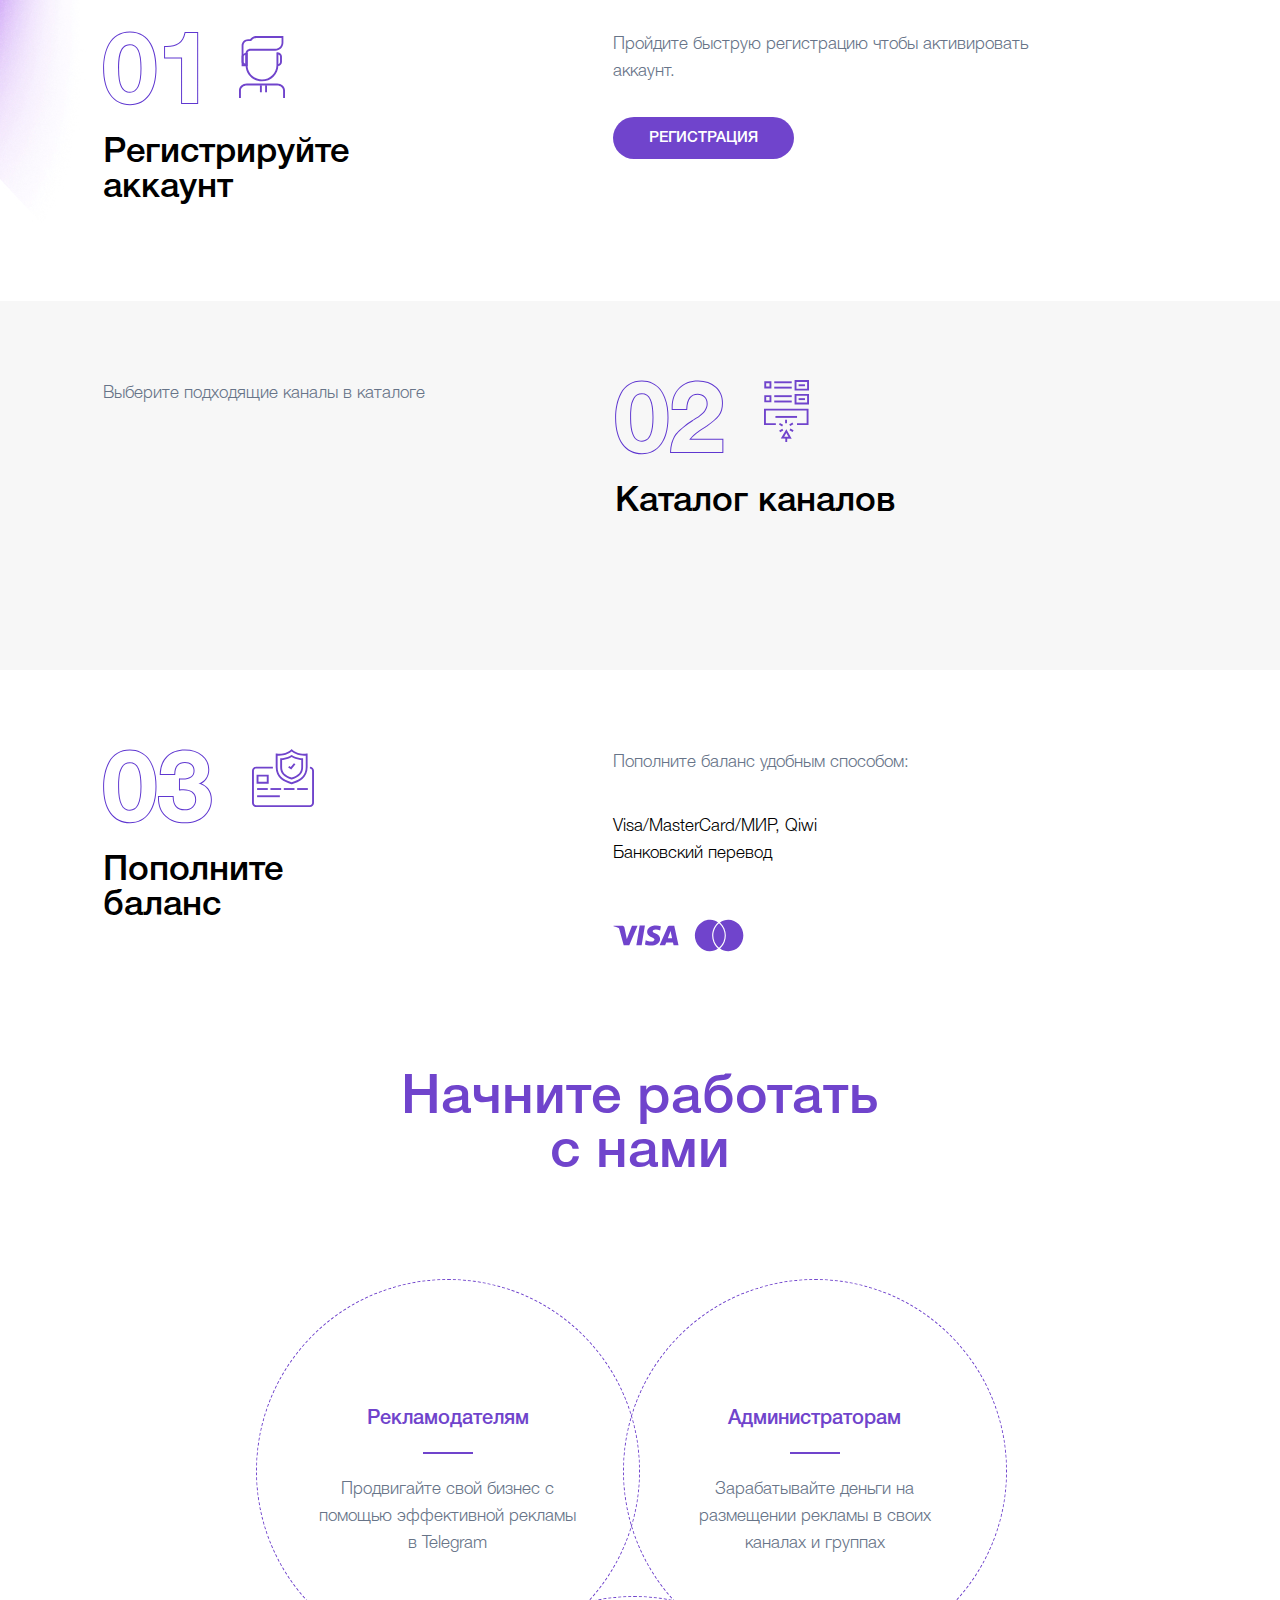
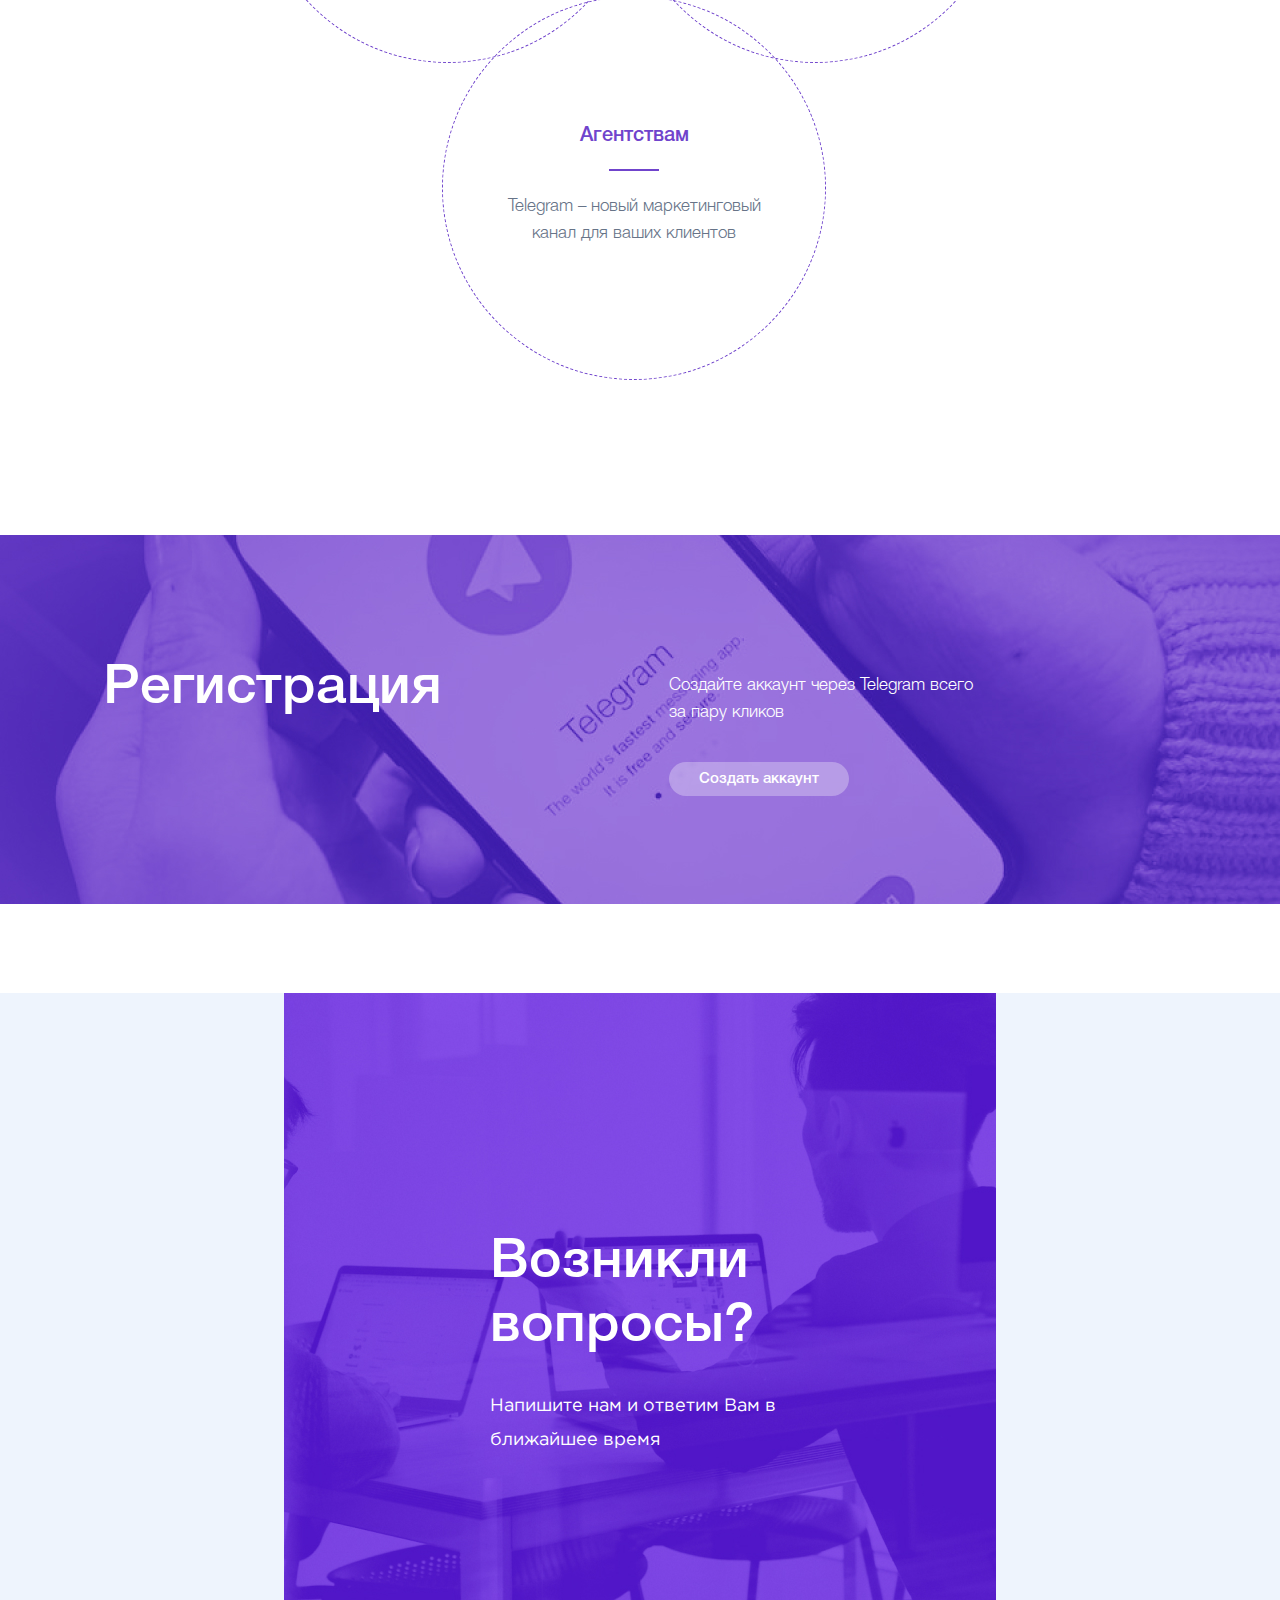
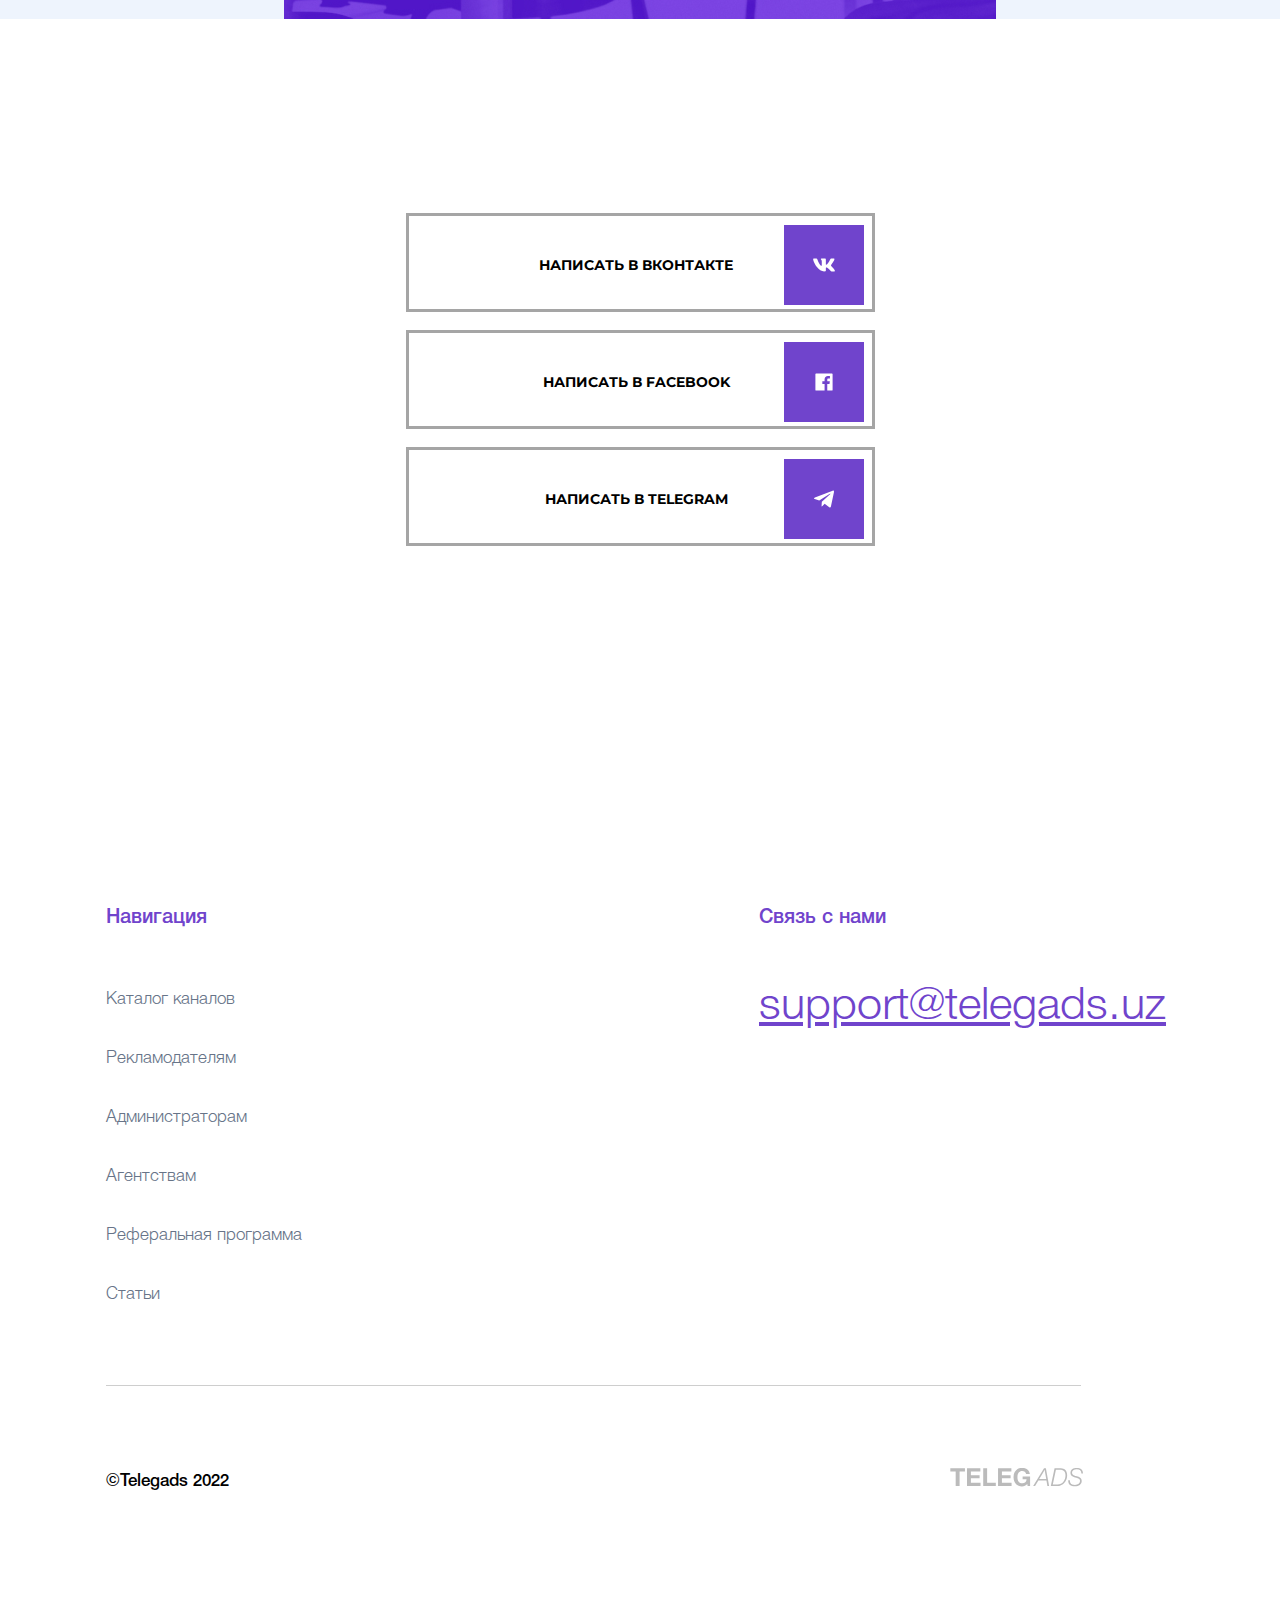
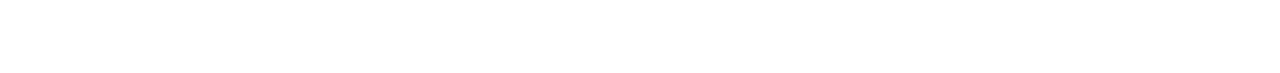
==== commit 1a5147b9: "catalog html" ====
--- a/index.html
+++ b/index.html
@@ -14,35 +14,35 @@
             <div class="header__img_line"></div>
             <div class="header__container">
                 <div class="header__logo"> 
-                    <a href="https://docs.google.com/forms/d/1aV4RXuysmTOLIc-9rDN75zIrc94mkw4jV5br6HY-pxM/edit"><img src="img/logo.svg" alt="">
+                    <a href="https://telegads.uz"><img src="img/logo.svg" alt="">
                     </a>
                 </div>
                 <div class="header__language">
                     <div class="header__language_active header__language_none">RU</div>
                     <div class="header__language_btn">
-                        <a href="https://docs.google.com/forms/d/1aV4RXuysmTOLIc-9rDN75zIrc94mkw4jV5br6HY-pxM/edit">UZ</a>
-                        <a href="https://docs.google.com/forms/d/1aV4RXuysmTOLIc-9rDN75zIrc94mkw4jV5br6HY-pxM/edit">EN</a>
+                        <a href="#">UZ</a>
+                        <a href="#">EN</a>
                     </div>
                 </div>
                 <div class="header__menu">
                     <ul>
-                        <li><a href="https://docs.google.com/forms/d/1aV4RXuysmTOLIc-9rDN75zIrc94mkw4jV5br6HY-pxM/edit">О нас</a></li>
-                        <li><a href="https://docs.google.com/forms/d/1aV4RXuysmTOLIc-9rDN75zIrc94mkw4jV5br6HY-pxM/edit">Преимущества</a></li>
-                        <li><a href="https://docs.google.com/forms/d/1aV4RXuysmTOLIc-9rDN75zIrc94mkw4jV5br6HY-pxM/edit">Сервисы</a></li>
-                        <li><a href="https://docs.google.com/forms/d/1aV4RXuysmTOLIc-9rDN75zIrc94mkw4jV5br6HY-pxM/edit">Контакты</a></li>
+                        <li><a href="#">О нас</a></li>
+                        <li><a href="#">Преимущества</a></li>
+                        <li><a href="catalog.html">Каталог</a></li>
+                        <li><a href="#">Контакты</a></li>
                     </ul>
                 </div>
                 <div class="header__btn_reg header__btn_none">
-                    <a href="https://docs.google.com/forms/d/1aV4RXuysmTOLIc-9rDN75zIrc94mkw4jV5br6HY-pxM/edit">Вход</a>
+                    <a href="#">Вход</a>
                     <p>/</p>
-                    <a href="https://docs.google.com/forms/d/1aV4RXuysmTOLIc-9rDN75zIrc94mkw4jV5br6HY-pxM/edit">Регистрация</a>
+                    <a href="#">Регистрация</a>
                     <img src="img/icons/Add User.svg" alt="">
                 </div>
                 <div class="header__burger">
                     <div class="burder__wrapper">
                         <div class="burger__header">
                             <div class="burder__logo">
-                                <a href="https://docs.google.com/forms/d/1aV4RXuysmTOLIc-9rDN75zIrc94mkw4jV5br6HY-pxM/edit"><img src="img/logo.svg" alt=""></a>
+                                <a href="#"><img src="img/logo.svg" alt=""></a>
                             </div>
                             <div class="burger__cross">
                                 <a href="#"><img src="img/cross.svg" alt=""></a>
@@ -51,28 +51,28 @@
                         <div class="burger__menu">
                             <ul>
                                 <li>
-                                    <a href="https://docs.google.com/forms/d/1aV4RXuysmTOLIc-9rDN75zIrc94mkw4jV5br6HY-pxM/edit">О нас</a>
-                                </li>
-                                <li>
-                                    <a href="https://docs.google.com/forms/d/1aV4RXuysmTOLIc-9rDN75zIrc94mkw4jV5br6HY-pxM/edit">Преимущества</a>
-                                </li>
-                                <li>
-                                    <a href="https://docs.google.com/forms/d/1aV4RXuysmTOLIc-9rDN75zIrc94mkw4jV5br6HY-pxM/edit">Сервисы</a>
-                                </li>
-                                <li>
-                                    <a href="https://docs.google.com/forms/d/1aV4RXuysmTOLIc-9rDN75zIrc94mkw4jV5br6HY-pxM/edit">Контакты</a>
+                                    <a href="#">О нас</a>
+                                </li>
+                                <li>
+                                    <a href="#">Преимущества</a>
+                                </li>
+                                <li>
+                                    <a href="catalog.html">Каталог</a>
+                                </li>
+                                <li>
+                                    <a href="#">Контакты</a>
                                 </li>
                             </ul>
                         </div>
                         <div class="burger__language header__language">
                             <div class="burger__language_active header__language_active">RU</div>
                             <div class="burger__language_btn header__language_btn">
-                                <a href="https://docs.google.com/forms/d/1aV4RXuysmTOLIc-9rDN75zIrc94mkw4jV5br6HY-pxM/edit">RU</a>
-                                <a href="https://docs.google.com/forms/d/1aV4RXuysmTOLIc-9rDN75zIrc94mkw4jV5br6HY-pxM/edit">EN</a>
+                                <a href="#">RU</a>
+                                <a href="#">EN</a>
                             </div>
                         </div>
                         <div class="burger__bnt header__btn_reg">
-                            <a href="https://docs.google.com/forms/d/1aV4RXuysmTOLIc-9rDN75zIrc94mkw4jV5br6HY-pxM/edit">Вход</a>
+                            <a href="#">Вход</a>
                             <p>/</p>
                             <a href="https://docs.google.com/forms/d/1aV4RXuysmTOLIc-9rDN75zIrc94mkw4jV5br6HY-pxM/edit">Регистрация</a>
                             <img src="img/icons/Add User.svg" alt="">
@@ -111,7 +111,6 @@
                 </div>
             </div>
         </section>
-        <!--
         <section class="partners">
             <div class="container">
                 <div class="partners__title">
@@ -132,7 +131,6 @@
                     </div>
                 </div>
             </div>
-        -->
         </section>
         <section class="how_it_works">
             <div class="container">
@@ -148,7 +146,7 @@
                     </div>
                     <div class="registration__text">
                         <p class="text">Пройдите быструю регистрацию чтобы активировать аккаунт.</p>
-                        <a href="https://docs.google.com/forms/d/1aV4RXuysmTOLIc-9rDN75zIrc94mkw4jV5br6HY-pxM/edit">регистрация</a>
+                        <a href="#">регистрация</a>
                     </div>
                 </div>
             </div>
@@ -238,7 +236,7 @@
                     </div>
                     <div class="registation__subtitle">
                         <p>Создайте аккаунт через Telegram всего за пару кликов</p>
-                        <a href="https://docs.google.com/forms/d/1aV4RXuysmTOLIc-9rDN75zIrc94mkw4jV5br6HY-pxM/edit">Создать аккаунт</a>
+                        <a href="#">Создать аккаунт</a>
                     </div>
                 </div>
             </div>
@@ -251,13 +249,13 @@
                 </div>
                 <div class="questions__social_media">
                     <div class="questions__vk questions__item">
-                        <a href="https://docs.google.com/forms/d/1aV4RXuysmTOLIc-9rDN75zIrc94mkw4jV5br6HY-pxM/edit">Написать в Вконтакте</a>
+                        <a href="#">Написать в Вконтакте</a>
                     </div>
                     <div class="questions__facebook questions__item">
-                        <a href="https://docs.google.com/forms/d/1aV4RXuysmTOLIc-9rDN75zIrc94mkw4jV5br6HY-pxM/edit">Написать в Facebook</a>
+                        <a href="#">Написать в Facebook</a>
                     </div>
                     <div class="questions__telegram questions__item">
-                        <a href="https://docs.google.com/forms/d/1aV4RXuysmTOLIc-9rDN75zIrc94mkw4jV5br6HY-pxM/edit">Написать в Telegram</a>
+                        <a href="#">Написать в Telegram</a>
                     </div>
                 </div>
             </div>
@@ -268,23 +266,23 @@
                     <div class="footer__navigation">
                         <p class="footer__subtitle">Навигация</p>
                         <ul>
-                            <li><a href="https://docs.google.com/forms/d/1aV4RXuysmTOLIc-9rDN75zIrc94mkw4jV5br6HY-pxM/edit">Каталог каналов</a></li>
+                            <li><a href="catalog.html">Каталог каналов</a></li>
                             <li><a href="https://docs.google.com/forms/d/1aV4RXuysmTOLIc-9rDN75zIrc94mkw4jV5br6HY-pxM/edit">Рекламодателям</a></li>
                             <li><a href="https://docs.google.com/forms/d/1aV4RXuysmTOLIc-9rDN75zIrc94mkw4jV5br6HY-pxM/edit">Администраторам</a></li>
                             <li><a href="https://docs.google.com/forms/d/1aV4RXuysmTOLIc-9rDN75zIrc94mkw4jV5br6HY-pxM/edit">Агентствам</a></li>
-                            <li><a href="https://docs.google.com/forms/d/1aV4RXuysmTOLIc-9rDN75zIrc94mkw4jV5br6HY-pxM/edit">Реферальная программа</a></li>
-                            <li><a href="https://docs.google.com/forms/d/1aV4RXuysmTOLIc-9rDN75zIrc94mkw4jV5br6HY-pxM/edit">Статьи</a></li>
+                            <li><a href="#">Реферальная программа</a></li>
+                            <li><a href="#">Статьи</a></li>
                         </ul>
                     </div>
                     <div class="footer__contacts">
                         <p class="footer__subtitle">Связь с нами</p>
-                        <a href="mailto:support@telegads.uz">support@telegads.uz</a>
+                        <a href="mailto:support@telegads.u">support@telegads.uz</a>
                     </div>
                 </div>
                 <div class="footer__line"></div>
                 <div class="footer__copyright">
-                    <p class="footer__copy">Telegads 2022</p>
-                    <a href="https://docs.google.com/forms/d/1aV4RXuysmTOLIc-9rDN75zIrc94mkw4jV5br6HY-pxM/edit"><img src="img/footer/logo.svg" alt=""></a>
+                    <p class="footer__copy">©Telegads 2022</p>
+                    <a href="https://telegads.uz"><img src="img/footer/logo.svg" alt=""></a>
                 </div>
             </div>
         </footer>
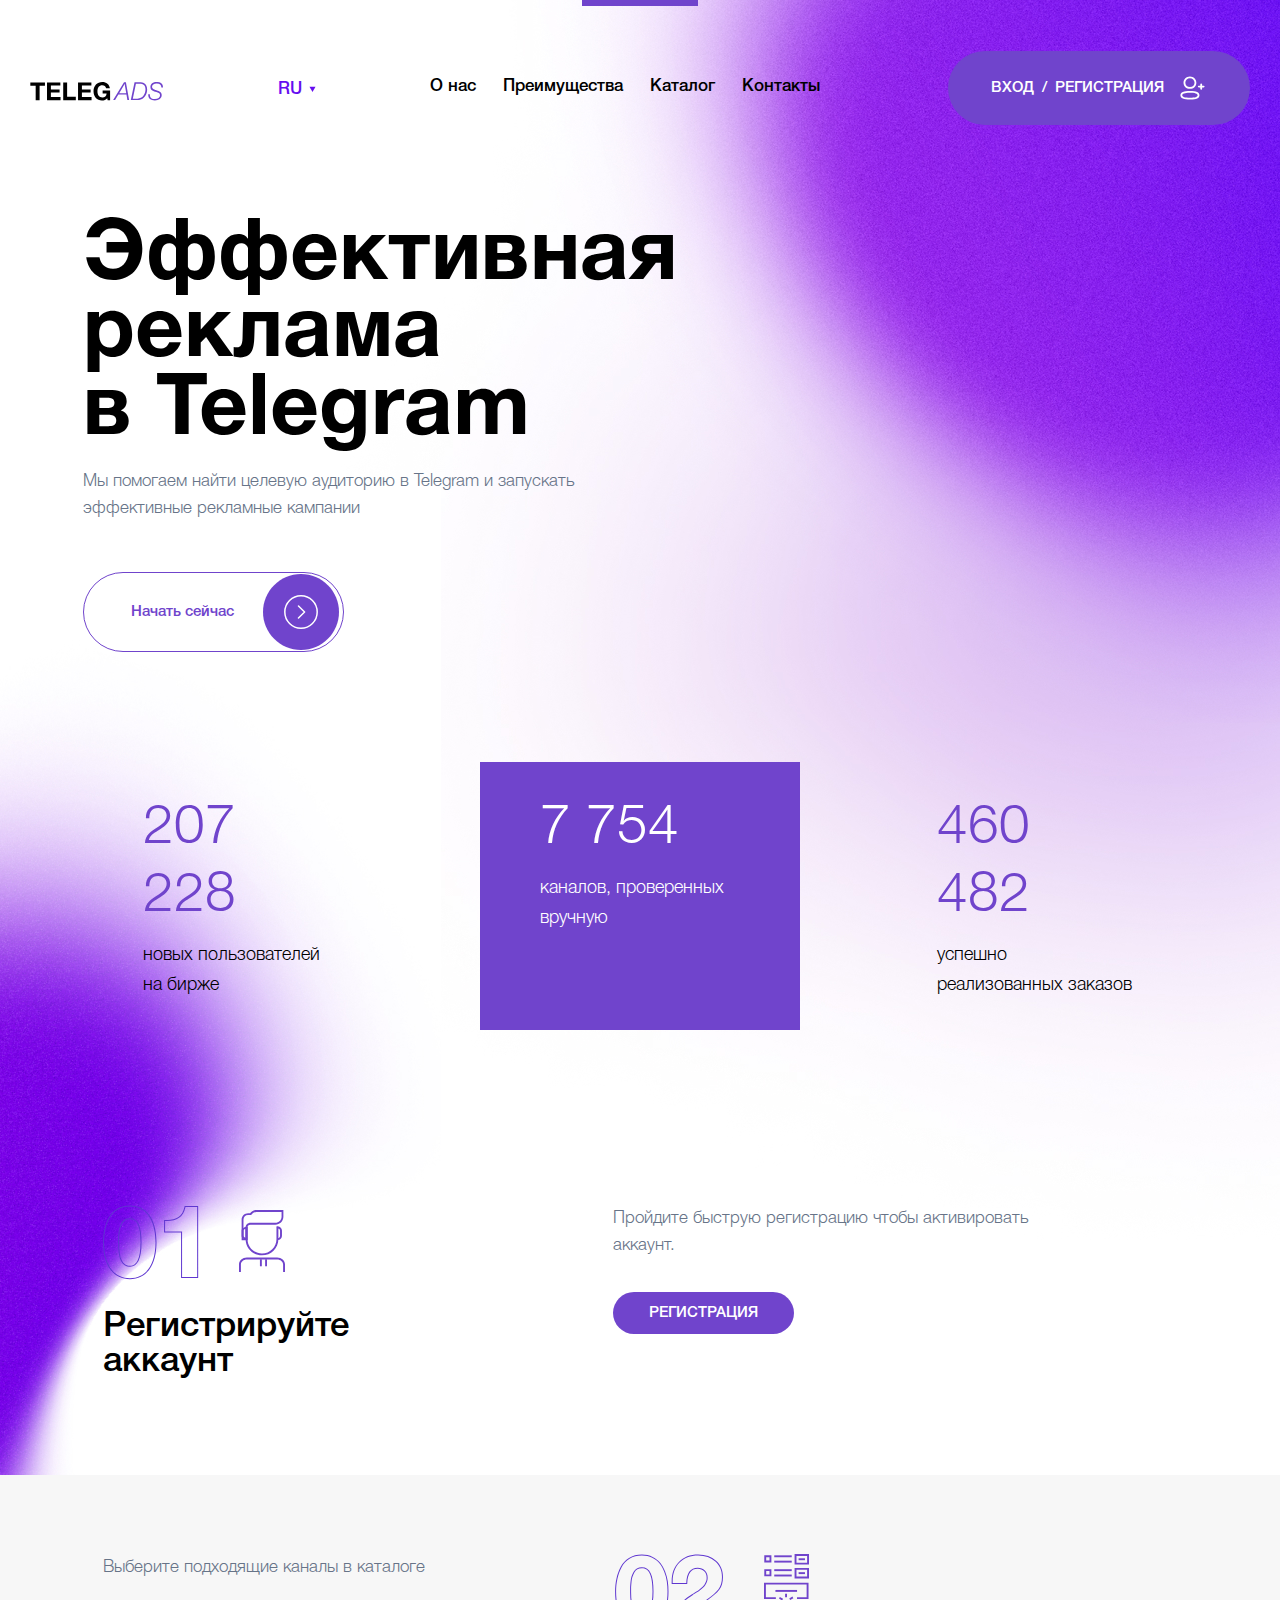
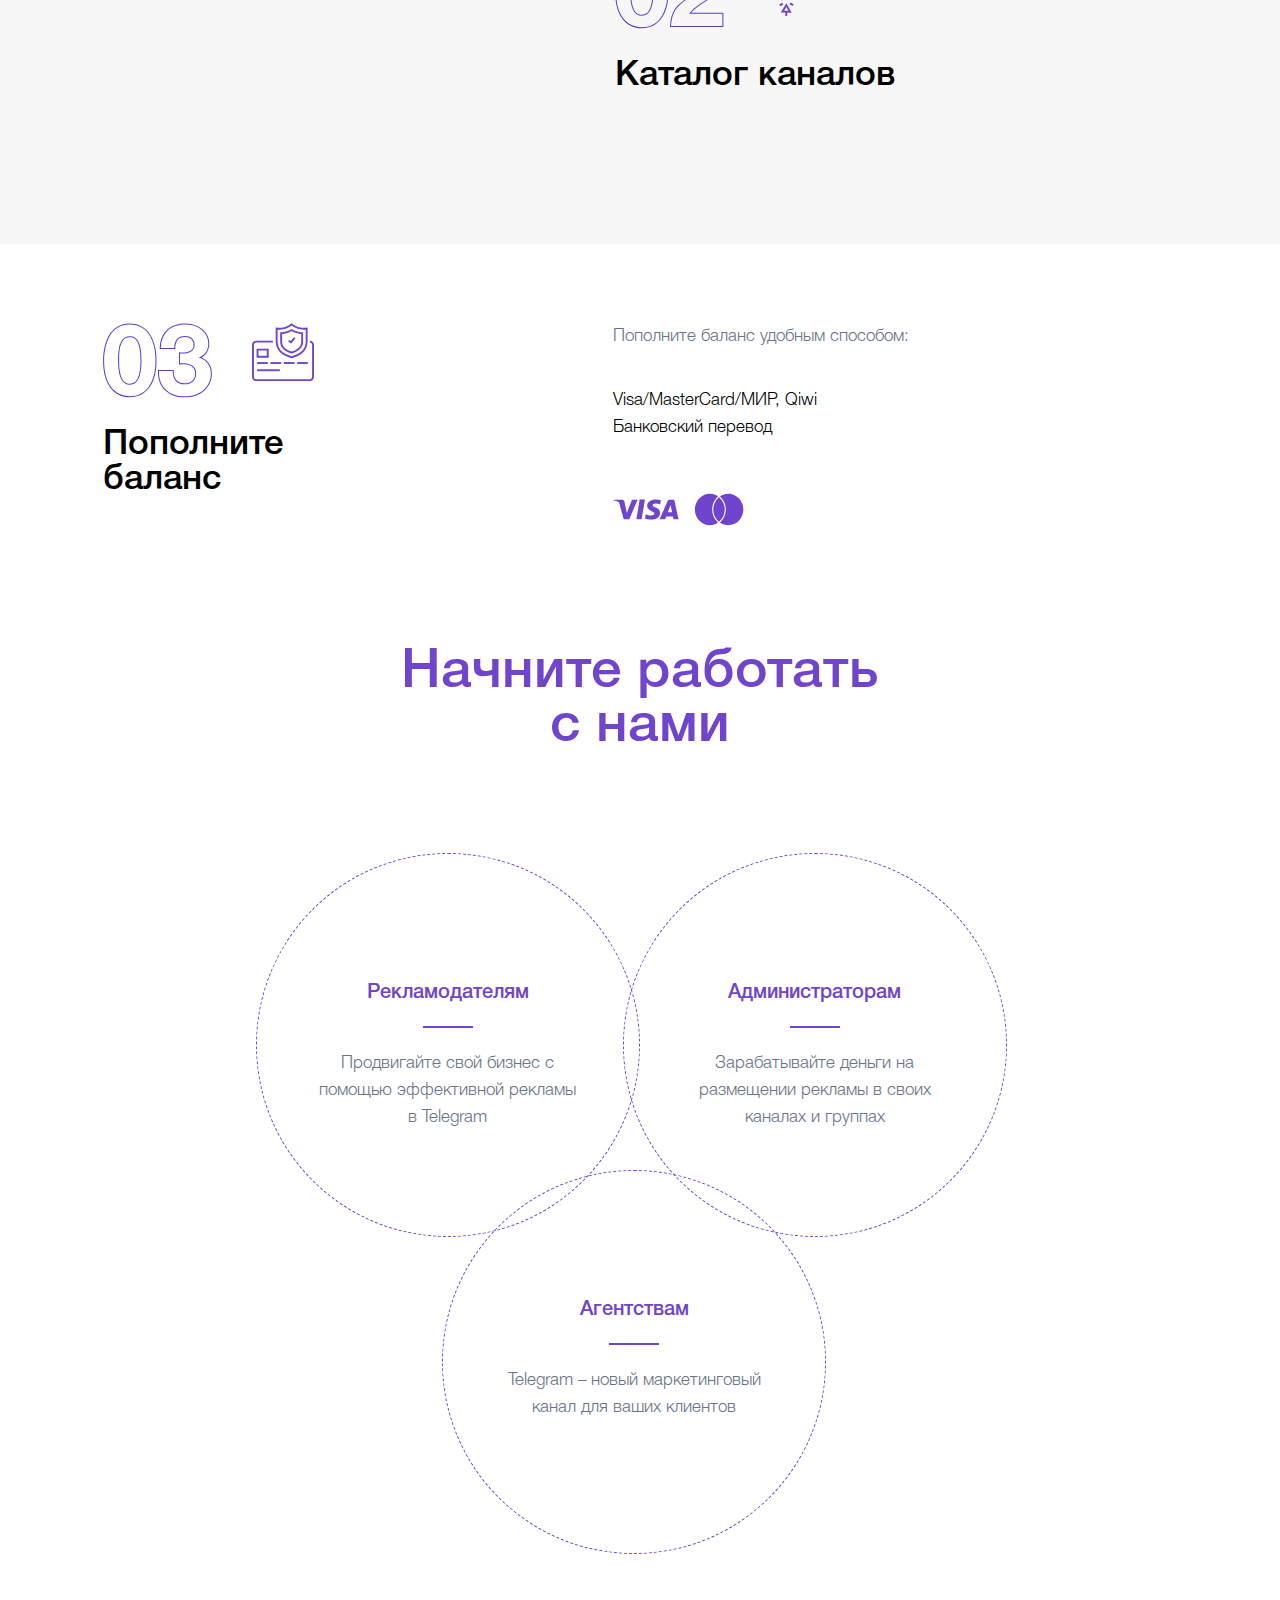
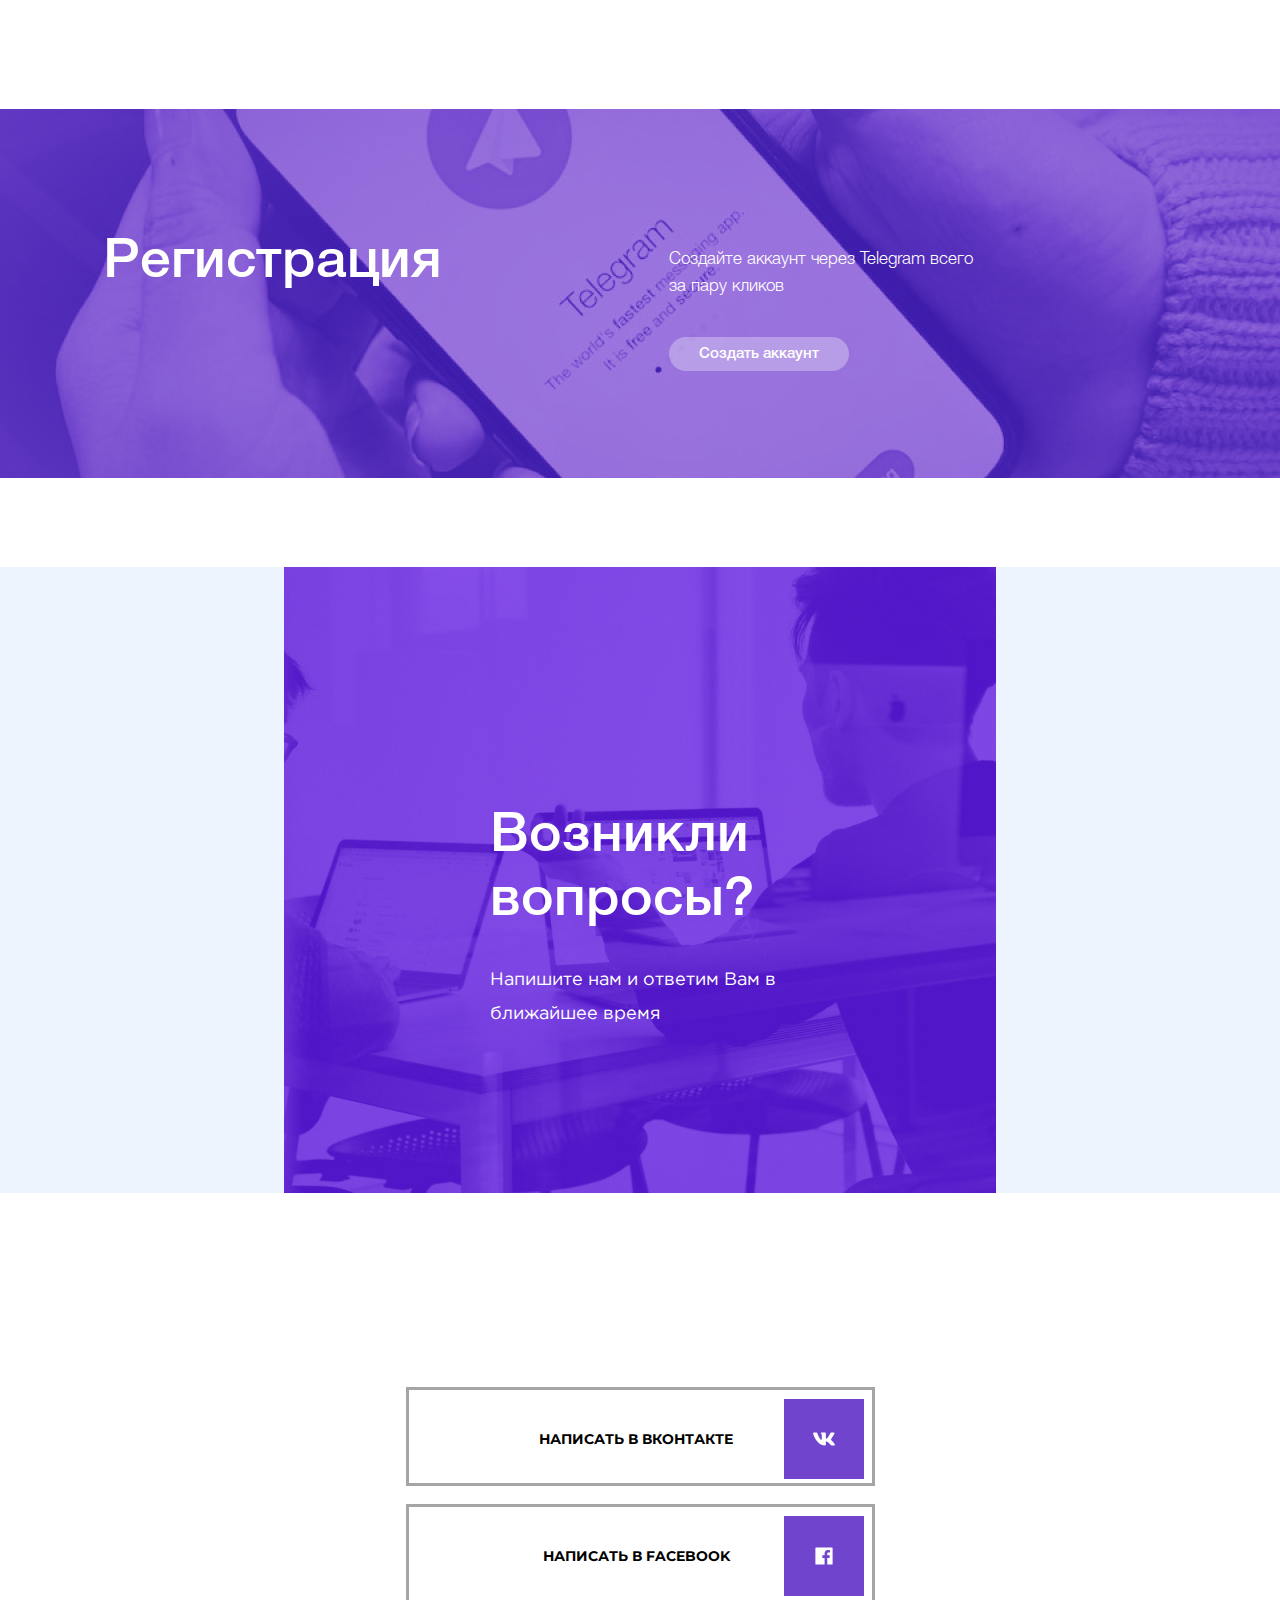
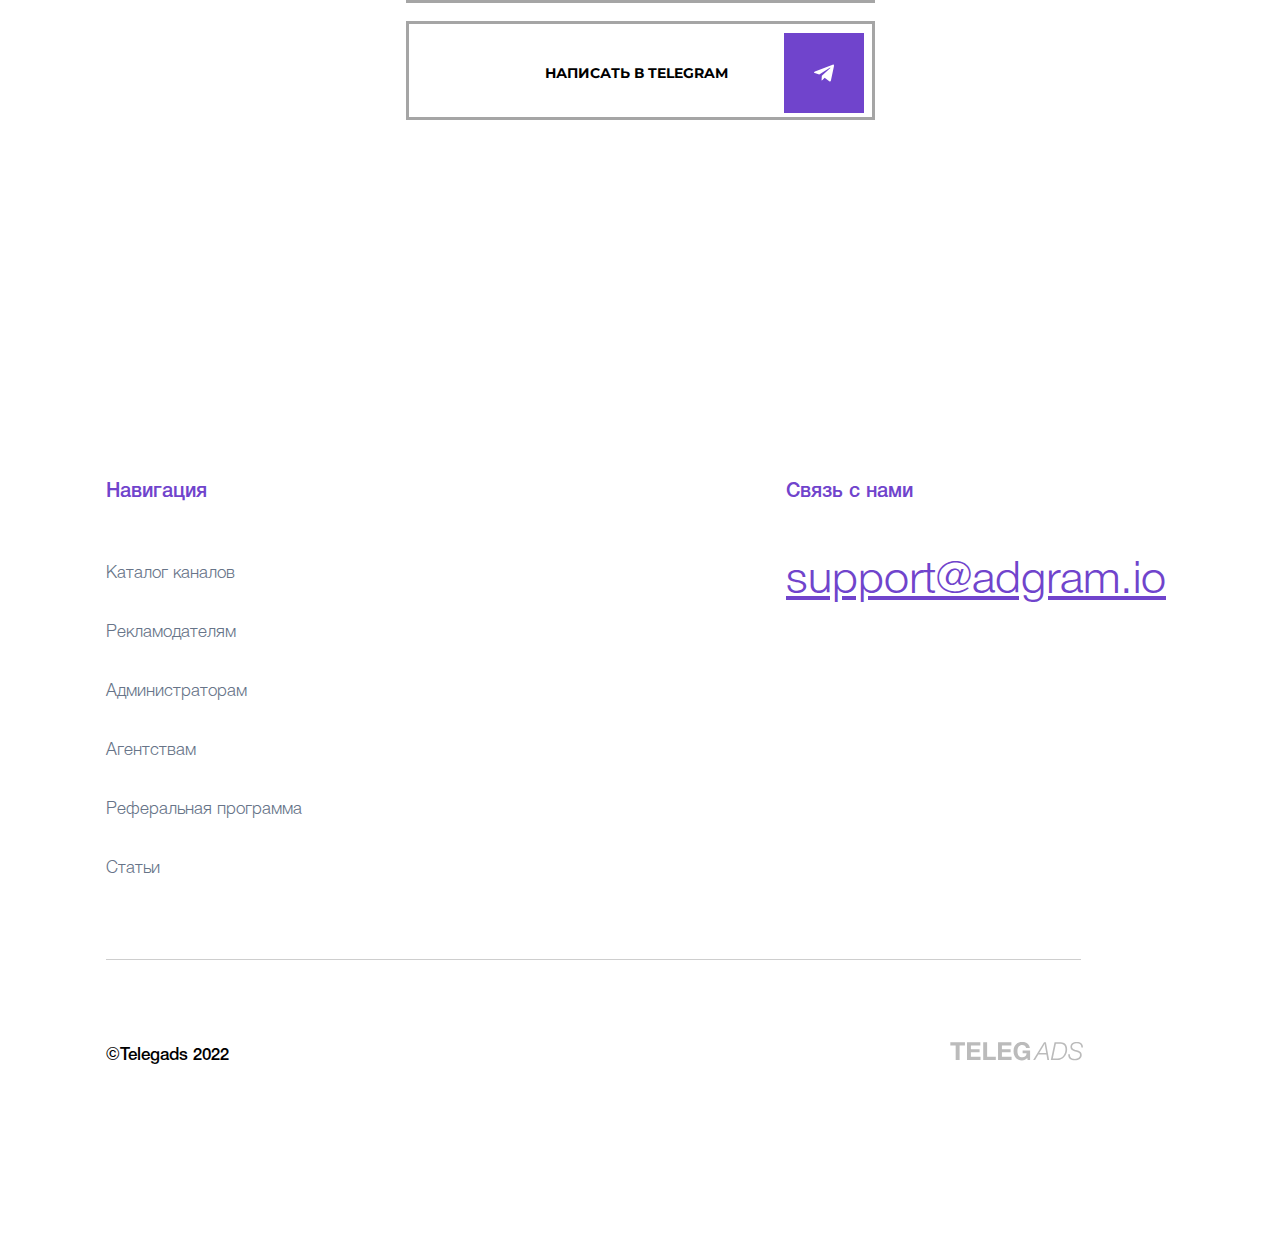
==== commit dc4855d3: "fix summury catalog html" ====
--- a/index.html
+++ b/index.html
@@ -20,7 +20,7 @@
                 <div class="header__language">
                     <div class="header__language_active header__language_none">RU</div>
                     <div class="header__language_btn">
-                        <a href="#">UZ</a>
+                        <a href="#">RU</a>
                         <a href="#">EN</a>
                     </div>
                 </div>
@@ -35,7 +35,7 @@
                 <div class="header__btn_reg header__btn_none">
                     <a href="#">Вход</a>
                     <p>/</p>
-                    <a href="#">Регистрация</a>
+                    <a href="https://docs.google.com/forms/d/1aV4RXuysmTOLIc-9rDN75zIrc94mkw4jV5br6HY-pxM/edit">Регистрация</a>
                     <img src="img/icons/Add User.svg" alt="">
                 </div>
                 <div class="header__burger">
@@ -57,7 +57,7 @@
                                     <a href="#">Преимущества</a>
                                 </li>
                                 <li>
-                                    <a href="catalog.html">Каталог</a>
+                                    <a href="#">Сервисы</a>
                                 </li>
                                 <li>
                                     <a href="#">Контакты</a>
@@ -74,7 +74,7 @@
                         <div class="burger__bnt header__btn_reg">
                             <a href="#">Вход</a>
                             <p>/</p>
-                            <a href="https://docs.google.com/forms/d/1aV4RXuysmTOLIc-9rDN75zIrc94mkw4jV5br6HY-pxM/edit">Регистрация</a>
+                            <a href="#">Регистрация</a>
                             <img src="img/icons/Add User.svg" alt="">
                         </div>
                     </div>
@@ -111,6 +111,7 @@
                 </div>
             </div>
         </section>
+        <!-- 
         <section class="partners">
             <div class="container">
                 <div class="partners__title">
@@ -132,6 +133,7 @@
                 </div>
             </div>
         </section>
+        -->
         <section class="how_it_works">
             <div class="container">
                 <div class="how_it_works__registration how_it_works__items">
@@ -276,7 +278,7 @@
                     </div>
                     <div class="footer__contacts">
                         <p class="footer__subtitle">Связь с нами</p>
-                        <a href="mailto:support@telegads.u">support@telegads.uz</a>
+                        <a href="mailto:support@adgram.io">support@adgram.io</a>
                     </div>
                 </div>
                 <div class="footer__line"></div>
--- a/css/style.css
+++ b/css/style.css
@@ -501,7 +501,7 @@
 @media (max-width: 1000px) {
   .advantage div {
     width: 250px;
-    min-height: 249px;
+    min-height: 218px;
   }
   .advantage__text {
     margin-left: 60px;
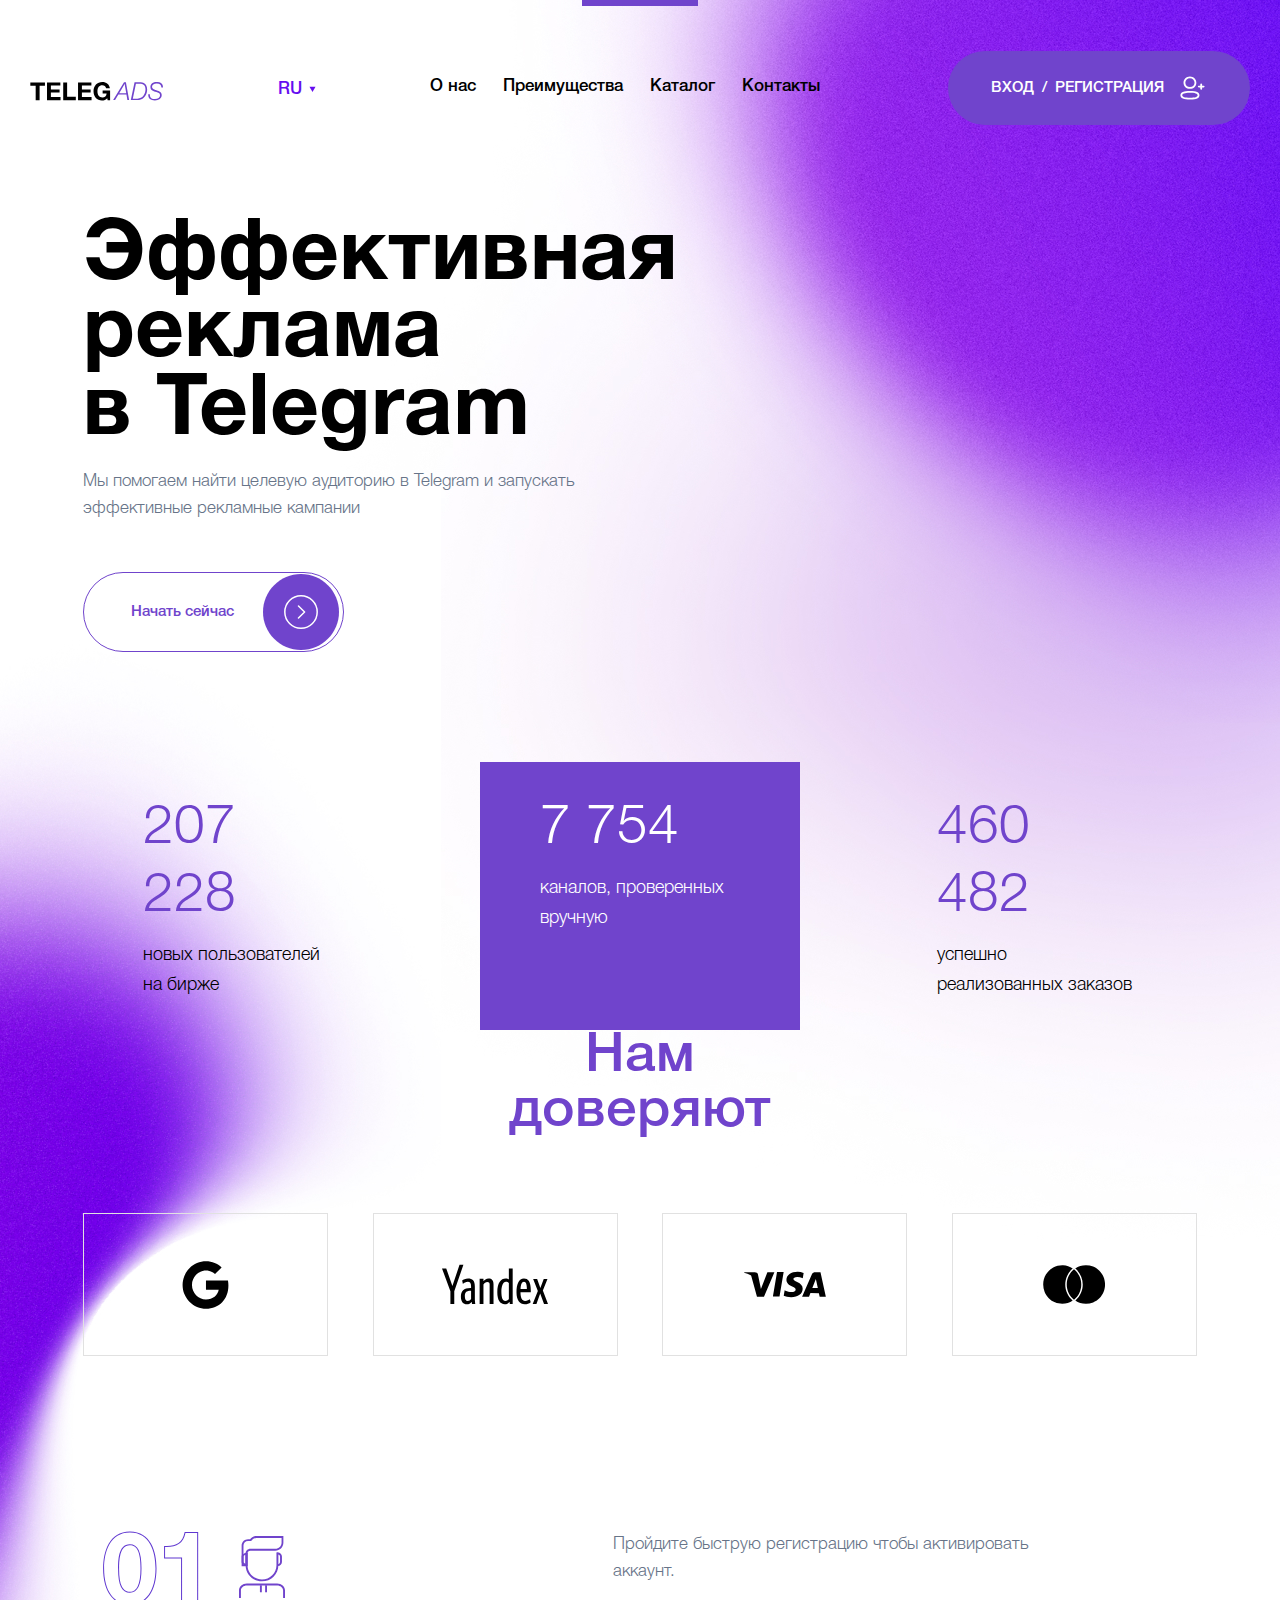
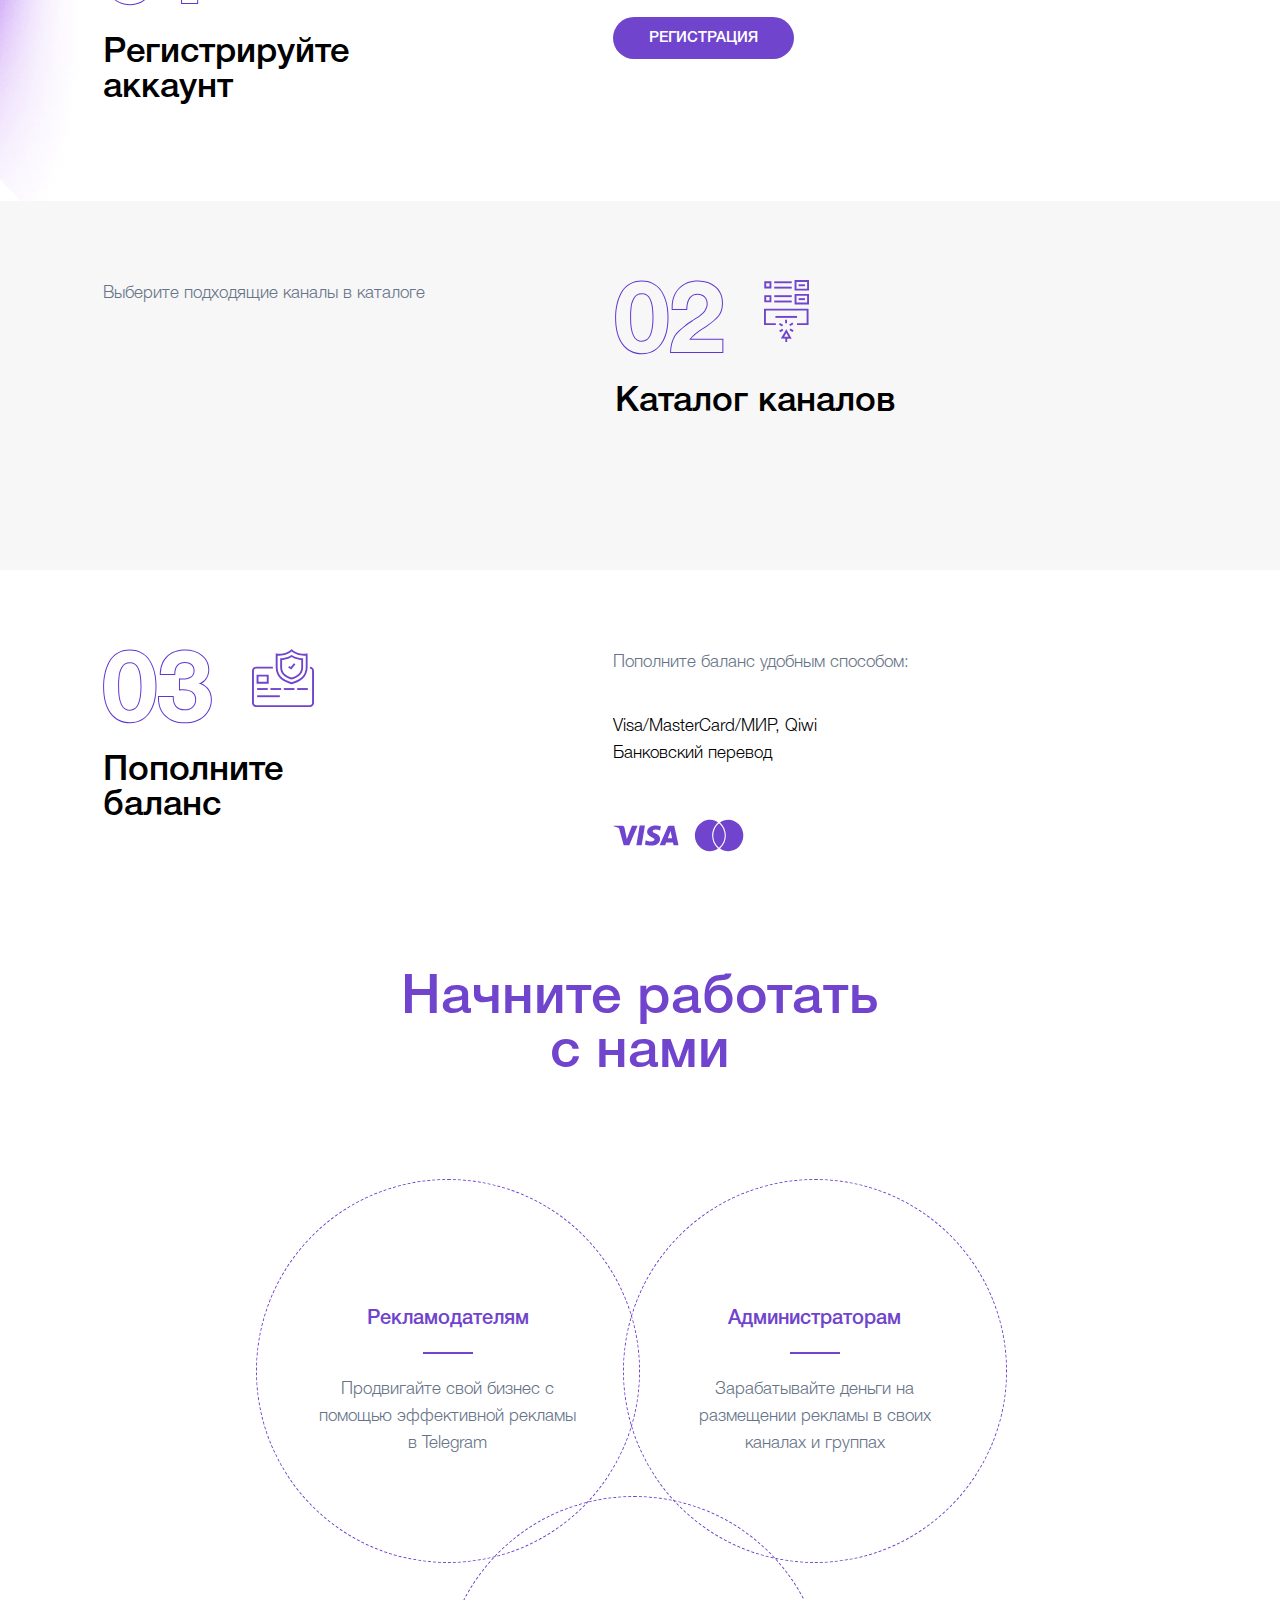
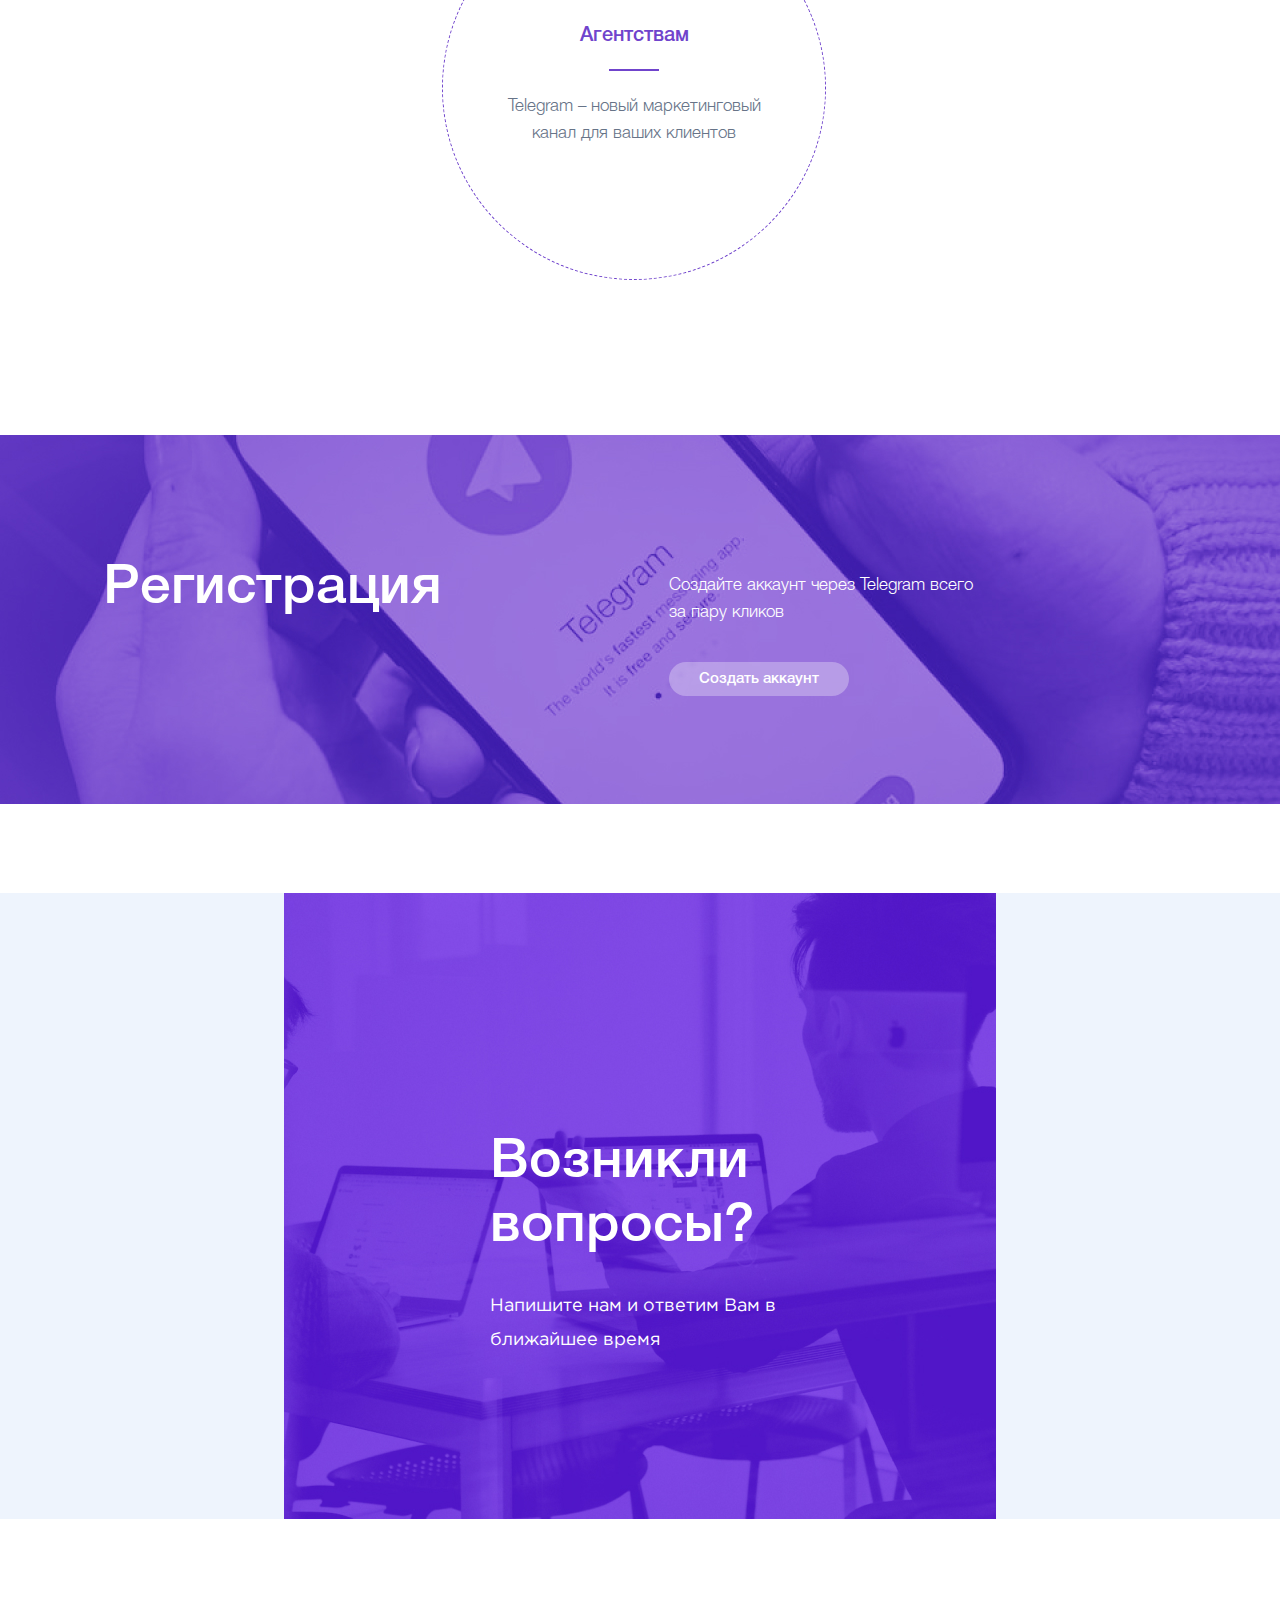
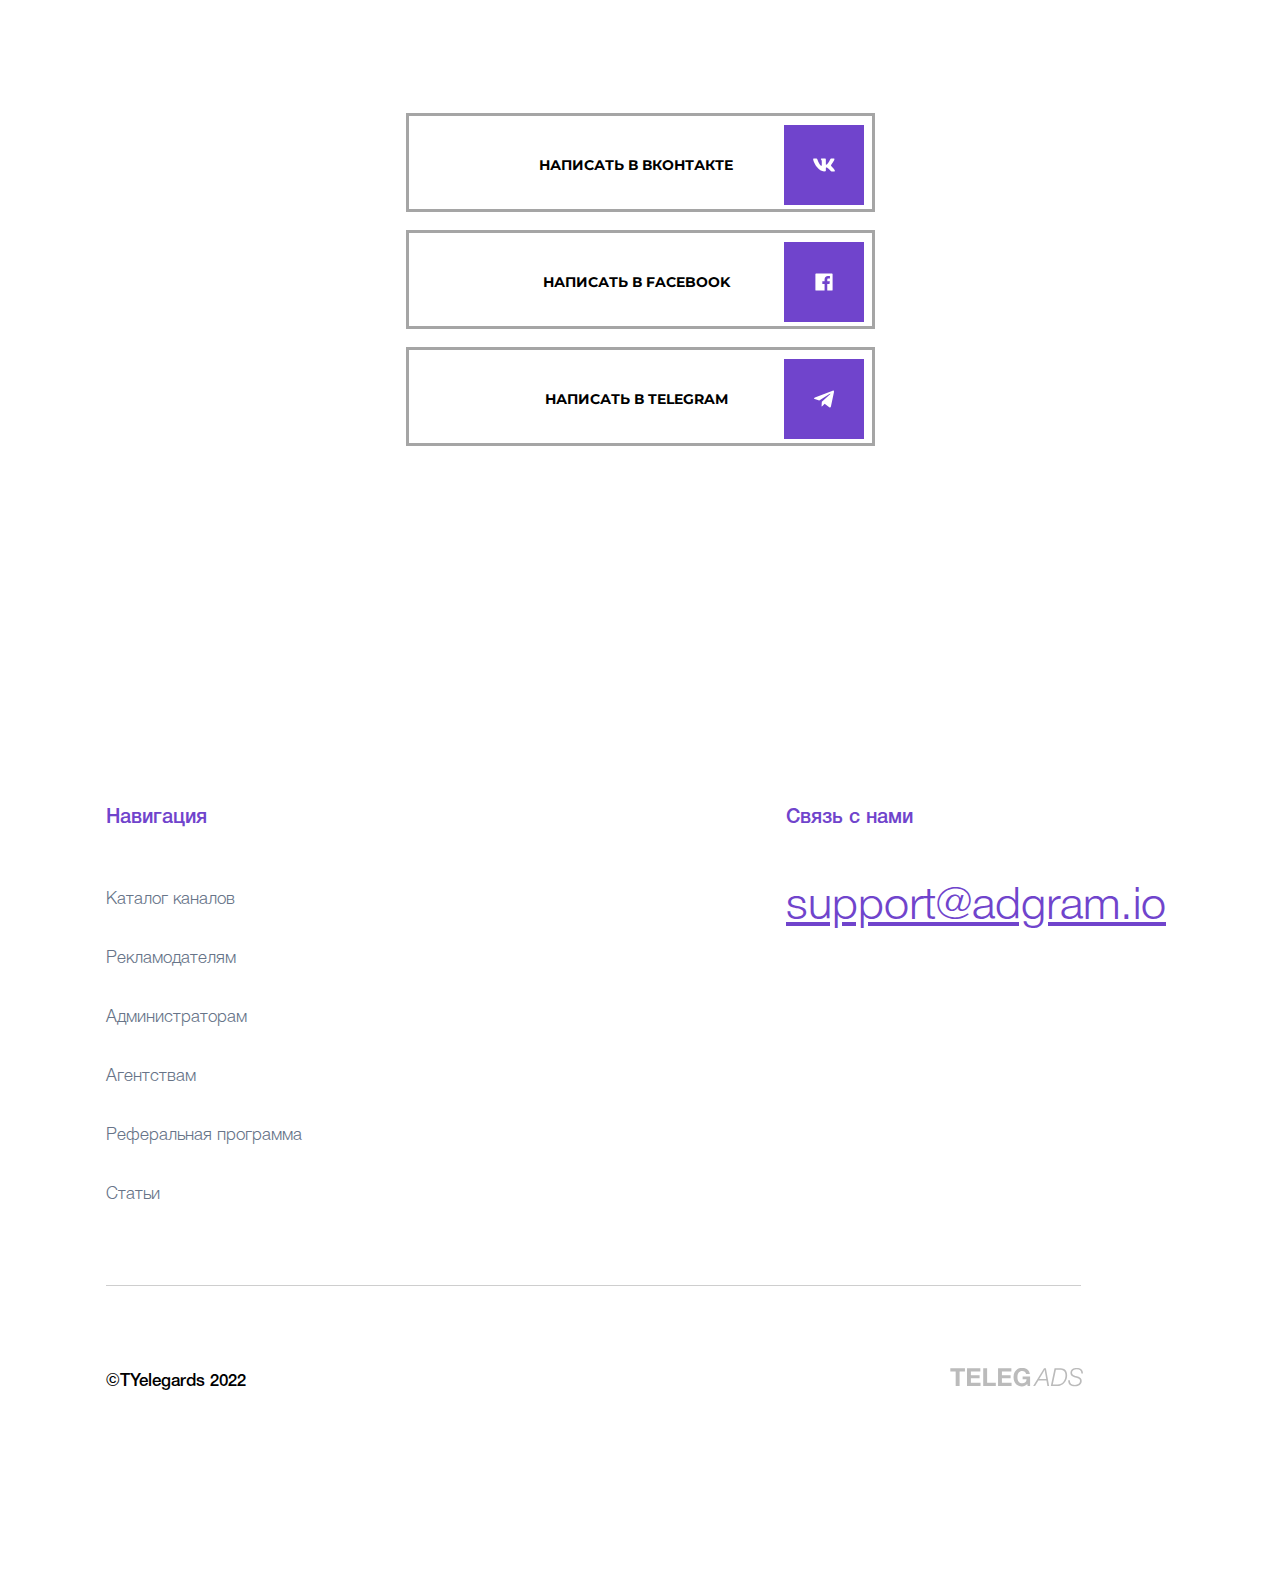
==== commit 2f3ee7f9: "add cart html" ====
--- a/index.html
+++ b/index.html
@@ -57,7 +57,7 @@
                                     <a href="#">Преимущества</a>
                                 </li>
                                 <li>
-                                    <a href="#">Сервисы</a>
+                                    <a href="catalog.html">Каталог</a>
                                 </li>
                                 <li>
                                     <a href="#">Контакты</a>
@@ -111,8 +111,7 @@
                 </div>
             </div>
         </section>
-        <!-- 
-        <section class="partners">
+        <!-- <section class="partners"> -->
             <div class="container">
                 <div class="partners__title">
                     <h2>Нам доверяют</h2>
@@ -133,7 +132,6 @@
                 </div>
             </div>
         </section>
-        -->
         <section class="how_it_works">
             <div class="container">
                 <div class="how_it_works__registration how_it_works__items">
@@ -148,7 +146,7 @@
                     </div>
                     <div class="registration__text">
                         <p class="text">Пройдите быструю регистрацию чтобы активировать аккаунт.</p>
-                        <a href="#">регистрация</a>
+                        <a href="https://docs.google.com/forms/d/1aV4RXuysmTOLIc-9rDN75zIrc94mkw4jV5br6HY-pxM/edit">регистрация</a>
                     </div>
                 </div>
             </div>
@@ -283,7 +281,7 @@
                 </div>
                 <div class="footer__line"></div>
                 <div class="footer__copyright">
-                    <p class="footer__copy">©Telegads 2022</p>
+                    <p class="footer__copy">©TYelegards 2022</p>
                     <a href="https://telegads.uz"><img src="img/footer/logo.svg" alt=""></a>
                 </div>
             </div>
--- a/css/style.css
+++ b/css/style.css
@@ -35,6 +35,7 @@
 
 input, button, textarea {
   font-family: inherit;
+  -webkit-appearance: none;
 }
 
 input::-ms-clear {
